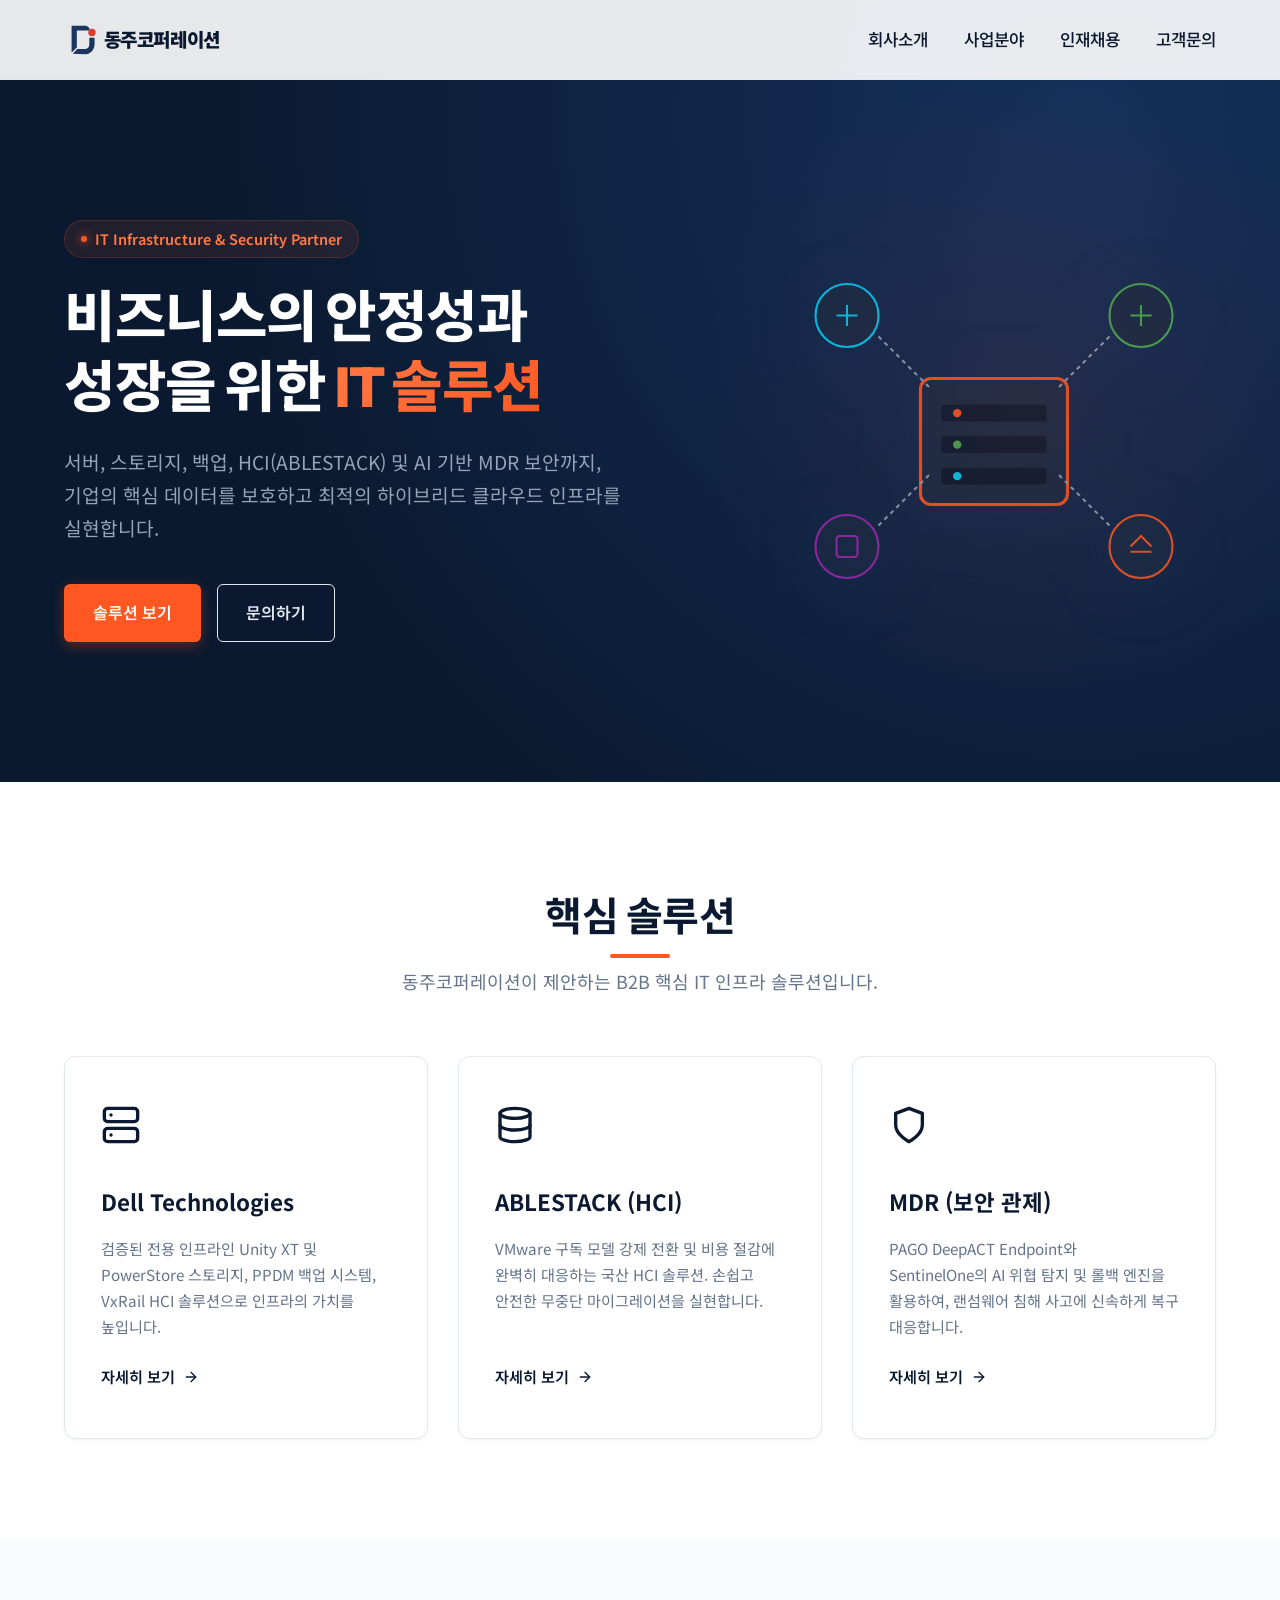
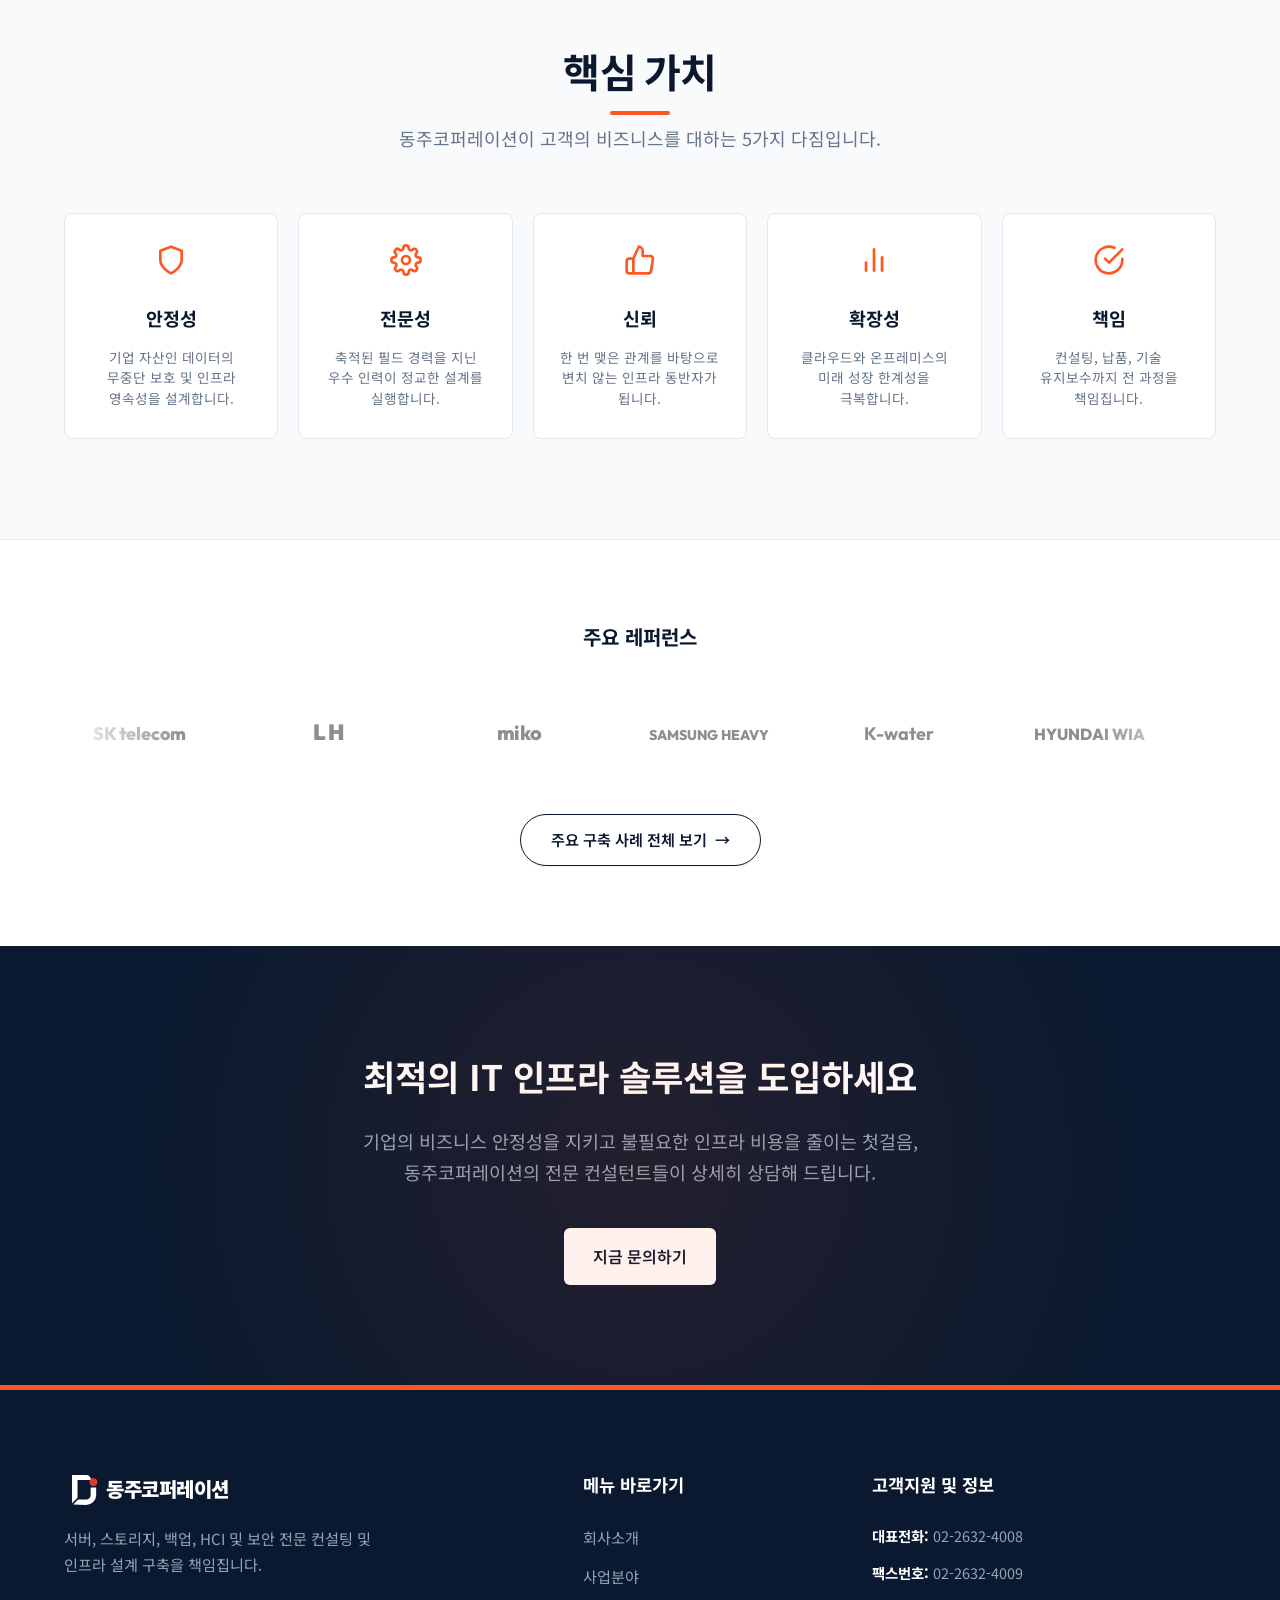
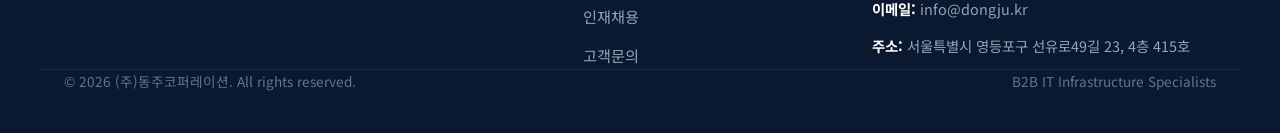
==== dongju-coporation-renewal-v1/index.html @ b97d5f6f "초기 업로드" ====
﻿<!DOCTYPE html>
<html lang="ko">
<head>
  <meta charset="UTF-8">
  <meta name="viewport" content="width=device-width, initial-scale=1.0">
  <title>(주)동주코퍼레이션 - IT 인프라 전문 기업</title>
  <meta name="description" content="서버, 스토리지, 백업, HCI 및 보안까지 동주코퍼레이션은 비즈니스의 안정성과 성장을 위한 최적의 IT 인프라 솔루션을 제공합니다.">
  <link rel="stylesheet" href="css/style.css">
</head>
<body>

  <!-- Header -->
  <header class="header">
    <div class="header-container">
      <a href="index.html" class="logo" id="headerLogo">
        <!-- Logo SVG -->
        <svg class="logo-svg" width="200" height="40" viewBox="0 0 200 40" fill="none" xmlns="http://www.w3.org/2000/svg">
          <g transform="translate(-0.26, -6.16) scale(0.5814)">
            <!-- Top Hook -->
            <path d="M 14.2 67.8 L 14.2 19.2 L 38.5 19.2 A 8.4 8.4 0 0 1 47.0 27.6 L 23.7 27.6 L 23.7 58.4 Z" fill="#1B365D" />
            <!-- Bottom Hook -->
            <path d="M 16.2 69.9 L 24.7 61.4 L 38.5 61.4 A 7.8 7.8 0 0 0 46.3 53.5 L 46.3 40.8 L 55.8 40.8 L 55.8 53.5 A 17.3 17.3 0 0 1 38.5 70.8 L 16.2 69.9 Z" fill="#1B365D" />
            <!-- Red Circle Point -->
            <circle cx="51.0" cy="31.4" r="6.7" fill="#E13B30" />
          </g>
          <text x="42" y="27" fill="#0A192F" font-family="'Noto Sans KR', sans-serif" font-size="20" font-weight="900" letter-spacing="-0.5">동주코퍼레이션</text>
        </svg>
      </a>
      <nav>
        <ul class="nav-menu">
          <li><a href="about.html" class="nav-link">회사소개</a></li>
          <li><a href="solutions.html" class="nav-link">사업분야</a></li>
          <li><a href="careers.html" class="nav-link">인재채용</a></li>
          <li><a href="contact.html" class="nav-link">고객문의</a></li>
        </ul>
      </nav>
      <button class="hamburger" id="navToggle" aria-label="메뉴 열기">
        <span></span>
        <span></span>
        <span></span>
      </button>
    </div>
  </header>

  <!-- Hero Section -->
  <section class="index-hero">
    <div class="container index-hero-grid">
      <div class="index-hero-content">
        <div class="hero-tag">
          <span></span> IT Infrastructure & Security Partner
        </div>
        <h1 class="index-hero-title">
          비즈니스의 안정성과<br>성장을 위한 <span>IT 솔루션</span>
        </h1>
        <p class="index-hero-desc">
          서버, 스토리지, 백업, HCI(ABLESTACK) 및 AI 기반 MDR 보안까지,<br>
          기업의 핵심 데이터를 보호하고 최적의 하이브리드 클라우드 인프라를 실현합니다.
        </p>
        <div class="btn-wrap">
          <a href="solutions.html" class="btn btn-primary">솔루션 보기</a>
          <a href="contact.html" class="btn btn-outline" style="border-color: #E2E8F0; color: #E2E8F0;">문의하기</a>
        </div>
      </div>
      <div class="index-hero-graphic">
        <!-- SVG Graphic: Server & Network Flow -->
        <svg class="hero-network-svg" viewBox="0 0 400 400" fill="none" xmlns="http://www.w3.org/2000/svg">
          <!-- Central Server Node -->
          <rect x="130" y="150" width="140" height="120" rx="10" fill="#172A45" stroke="#FF5722" stroke-width="3"/>
          <rect x="150" y="175" width="100" height="16" rx="3" fill="#0A192F"/>
          <circle cx="165" cy="183" r="4" fill="#FF5722"/>
          <rect x="150" y="205" width="100" height="16" rx="3" fill="#0A192F"/>
          <circle cx="165" cy="213" r="4" fill="#4CAF50"/>
          <rect x="150" y="235" width="100" height="16" rx="3" fill="#0A192F"/>
          <circle cx="165" cy="243" r="4" fill="#00D2FC"/>
          
          <!-- Satellites -->
          <circle cx="60" cy="90" r="30" fill="#172A45" stroke="#00D2FC" stroke-width="2"/>
          <path d="M50 90h20M60 80v20" stroke="#00D2FC" stroke-width="2"/>
          
          <circle cx="340" cy="90" r="30" fill="#172A45" stroke="#4CAF50" stroke-width="2"/>
          <path d="M330 90h20M340 80v20" stroke="#4CAF50" stroke-width="2"/>
          
          <circle cx="60" cy="310" r="30" fill="#172A45" stroke="#9C27B0" stroke-width="2"/>
          <rect x="50" y="300" width="20" height="20" rx="3" stroke="#9C27B0" stroke-width="2" fill="none"/>
          
          <circle cx="340" cy="310" r="30" fill="#172A45" stroke="#FF5722" stroke-width="2"/>
          <path d="M330 310l10-10 10 10M330 315h20" stroke="#FF5722" stroke-width="2" fill="none"/>
          
          <!-- Connection Lines -->
          <path d="M90 110L140 160" stroke="#94A3B8" stroke-width="2" stroke-dasharray="4 4"/>
          <path d="M310 110L260 160" stroke="#94A3B8" stroke-width="2" stroke-dasharray="4 4"/>
          <path d="M90 290L140 240" stroke="#94A3B8" stroke-width="2" stroke-dasharray="4 4"/>
          <path d="M310 290L260 240" stroke="#94A3B8" stroke-width="2" stroke-dasharray="4 4"/>
        </svg>
      </div>
    </div>
  </section>

  <!-- Solutions Summary Section -->
  <section class="index-solutions">
    <div class="container">
      <div class="section-title-wrap">
        <h2 class="section-title">핵심 솔루션</h2>
        <p class="section-subtitle">동주코퍼레이션이 제안하는 B2B 핵심 IT 인프라 솔루션입니다.</p>
      </div>
      
      <div class="solution-grid">
        <!-- Card 1: Dell Technologies -->
        <div class="solution-card">
          <div class="sol-card-icon">
            <svg width="40" height="40" viewBox="0 0 24 24" fill="none" stroke="currentColor" stroke-width="2" stroke-linecap="round" stroke-linejoin="round">
              <rect x="2" y="2" width="20" height="8" rx="2" ry="2"></rect>
              <rect x="2" y="14" width="20" height="8" rx="2" ry="2"></rect>
              <line x1="6" y1="6" x2="6.01" y2="6"></line>
              <line x1="6" y1="18" x2="6.01" y2="18"></line>
            </svg>
          </div>
          <h3 class="sol-card-title">Dell Technologies</h3>
          <p class="sol-card-desc">검증된 전용 인프라인 Unity XT 및 PowerStore 스토리지, PPDM 백업 시스템, VxRail HCI 솔루션으로 인프라의 가치를 높입니다.</p>
          <a href="solutions.html#dell" class="sol-card-link">자세히 보기 
            <svg width="16" height="16" viewBox="0 0 24 24" fill="none" stroke="currentColor" stroke-width="2" stroke-linecap="round" stroke-linejoin="round"><line x1="5" y1="12" x2="19" y2="12"></line><polyline points="12 5 19 12 12 19"></polyline></svg>
          </a>
        </div>

        <!-- Card 2: ABLESTACK HCI -->
        <div class="solution-card">
          <div class="sol-card-icon">
            <svg width="40" height="40" viewBox="0 0 24 24" fill="none" stroke="currentColor" stroke-width="2" stroke-linecap="round" stroke-linejoin="round">
              <ellipse cx="12" cy="5" rx="9" ry="3"></ellipse>
              <path d="M3 5v14c0 1.66 4 3 9 3s9-1.34 9-3V5"></path>
              <path d="M3 12c0 1.66 4 3 9 3s9-1.34 9-3"></path>
            </svg>
          </div>
          <h3 class="sol-card-title">ABLESTACK (HCI)</h3>
          <p class="sol-card-desc">VMware 구독 모델 강제 전환 및 비용 절감에 완벽히 대응하는 국산 HCI 솔루션. 손쉽고 안전한 무중단 마이그레이션을 실현합니다.</p>
          <a href="solutions.html#ablestack" class="sol-card-link">자세히 보기 
            <svg width="16" height="16" viewBox="0 0 24 24" fill="none" stroke="currentColor" stroke-width="2" stroke-linecap="round" stroke-linejoin="round"><line x1="5" y1="12" x2="19" y2="12"></line><polyline points="12 5 19 12 12 19"></polyline></svg>
          </a>
        </div>

        <!-- Card 3: MDR Security -->
        <div class="solution-card">
          <div class="sol-card-icon">
            <svg width="40" height="40" viewBox="0 0 24 24" fill="none" stroke="currentColor" stroke-width="2" stroke-linecap="round" stroke-linejoin="round">
              <path d="M12 22s8-4 8-10V5l-8-3-8 3v7c0 6 8 10 8 10z"></path>
            </svg>
          </div>
          <h3 class="sol-card-title">MDR (보안 관제)</h3>
          <p class="sol-card-desc">PAGO DeepACT Endpoint와 SentinelOne의 AI 위협 탐지 및 롤백 엔진을 활용하여, 랜섬웨어 침해 사고에 신속하게 복구 대응합니다.</p>
          <a href="solutions.html#mdr" class="sol-card-link">자세히 보기 
            <svg width="16" height="16" viewBox="0 0 24 24" fill="none" stroke="currentColor" stroke-width="2" stroke-linecap="round" stroke-linejoin="round"><line x1="5" y1="12" x2="19" y2="12"></line><polyline points="12 5 19 12 12 19"></polyline></svg>
          </a>
        </div>
      </div>
    </div>
  </section>

  <!-- Core Values Preview -->
  <section class="values-preview">
    <div class="container">
      <div class="section-title-wrap">
        <h2 class="section-title">핵심 가치</h2>
        <p class="section-subtitle">동주코퍼레이션이 고객의 비즈니스를 대하는 5가지 다짐입니다.</p>
      </div>
      
      <div class="values-grid">
        <div class="value-preview-card">
          <div class="value-preview-icon">
            <svg width="32" height="32" viewBox="0 0 24 24" fill="none" stroke="currentColor" stroke-width="2" stroke-linecap="round" stroke-linejoin="round"><path d="M12 22s8-4 8-10V5l-8-3-8 3v7c0 6 8 10 8 10z"></path></svg>
          </div>
          <h3 class="value-preview-title">안정성</h3>
          <p class="value-preview-desc">기업 자산인 데이터의 무중단 보호 및 인프라 영속성을 설계합니다.</p>
        </div>

        <div class="value-preview-card">
          <div class="value-preview-icon">
            <svg width="32" height="32" viewBox="0 0 24 24" fill="none" stroke="currentColor" stroke-width="2" stroke-linecap="round" stroke-linejoin="round"><circle cx="12" cy="12" r="3"></circle><path d="M19.4 15a1.65 1.65 0 0 0 .33 1.82l.06.06a2 2 0 1 1-2.83 2.83l-.06-.06a1.65 1.65 0 0 0-1.82-.33 1.65 1.65 0 0 0-1 1.51V21a2 2 0 0 1-4 0v-.09A1.65 1.65 0 0 0 9 19.4a1.65 1.65 0 0 0-1.82.33l-.06.06a2 2 0 1 1-2.83-2.83l.06-.06a1.65 1.65 0 0 0 .33-1.82 1.65 1.65 0 0 0-1.51-1H3a2 2 0 0 1 0-4h.09A1.65 1.65 0 0 0 4.6 9a1.65 1.65 0 0 0-.33-1.82l-.06-.06a2 2 0 1 1 2.83-2.83l.06.06a1.65 1.65 0 0 0 1.82.33H9a1.65 1.65 0 0 0 1-1.51V3a2 2 0 0 1 4 0v.09a1.65 1.65 0 0 0 1 1.51 1.65 1.65 0 0 0 1.82-.33l.06-.06a2 2 0 1 1 2.83 2.83l-.06.06a1.65 1.65 0 0 0-.33 1.82V9a1.65 1.65 0 0 0 1.51 1H21a2 2 0 0 1 0 4h-.09a1.65 1.65 0 0 0-1.51 1z"></path></svg>
          </div>
          <h3 class="value-preview-title">전문성</h3>
          <p class="value-preview-desc">축적된 필드 경력을 지닌 우수 인력이 정교한 설계를 실행합니다.</p>
        </div>

        <div class="value-preview-card">
          <div class="value-preview-icon">
            <svg width="32" height="32" viewBox="0 0 24 24" fill="none" stroke="currentColor" stroke-width="2" stroke-linecap="round" stroke-linejoin="round"><path d="M14 9V5a3 3 0 0 0-3-3l-4 9v11h11.28a2 2 0 0 0 2-1.7l1.38-9a2 2 0 0 0-2-2.3zM7 22H4a2 2 0 0 1-2-2v-7a2 2 0 0 1 2-2h3"></path></svg>
          </div>
          <h3 class="value-preview-title">신뢰</h3>
          <p class="value-preview-desc">한 번 맺은 관계를 바탕으로 변치 않는 인프라 동반자가 됩니다.</p>
        </div>

        <div class="value-preview-card">
          <div class="value-preview-icon">
            <svg width="32" height="32" viewBox="0 0 24 24" fill="none" stroke="currentColor" stroke-width="2" stroke-linecap="round" stroke-linejoin="round"><line x1="18" y1="20" x2="18" y2="10"></line><line x1="12" y1="20" x2="12" y2="4"></line><line x1="6" y1="20" x2="6" y2="14"></line></svg>
          </div>
          <h3 class="value-preview-title">확장성</h3>
          <p class="value-preview-desc">클라우드와 온프레미스의 미래 성장 한계성을 극복합니다.</p>
        </div>

        <div class="value-preview-card">
          <div class="value-preview-icon">
            <svg width="32" height="32" viewBox="0 0 24 24" fill="none" stroke="currentColor" stroke-width="2" stroke-linecap="round" stroke-linejoin="round"><path d="M22 11.08V12a10 10 0 1 1-5.93-9.14"></path><polyline points="22 4 12 14.01 9 11.01"></polyline></svg>
          </div>
          <h3 class="value-preview-title">책임</h3>
          <p class="value-preview-desc">컨설팅, 납품, 기술 유지보수까지 전 과정을 책임집니다.</p>
        </div>
      </div>
    </div>
  </section>

  <!-- Client Rolling Banner (Grayscale Carousel) -->
  <section class="references-sec">
    <div class="container">
      <h3 class="carousel-title">주요 레퍼런스</h3>
      <div class="carousel-container">
        <div class="carousel-track">
          <!-- Logo 1: SK telecom -->
          <div class="carousel-item">
            <svg width="150" height="40" viewBox="0 0 150 40" fill="none" xmlns="http://www.w3.org/2000/svg">
              <text x="75" y="26" fill="#333333" font-family="'Outfit', sans-serif" font-size="18" font-weight="800" text-anchor="middle">SK telecom</text>
            </svg>
          </div>
          <!-- Logo 2: LH -->
          <div class="carousel-item">
            <svg width="150" height="40" viewBox="0 0 150 40" fill="none" xmlns="http://www.w3.org/2000/svg">
              <text x="75" y="26" fill="#333333" font-family="'Outfit', sans-serif" font-size="22" font-weight="900" letter-spacing="2" text-anchor="middle">LH</text>
            </svg>
          </div>
          <!-- Logo 3: Miko -->
          <div class="carousel-item">
            <svg width="150" height="40" viewBox="0 0 150 40" fill="none" xmlns="http://www.w3.org/2000/svg">
              <text x="75" y="26" fill="#333333" font-family="'Outfit', sans-serif" font-size="20" font-weight="800" letter-spacing="-0.5" text-anchor="middle">miko</text>
            </svg>
          </div>
          <!-- Logo 4: Samsung Heavy -->
          <div class="carousel-item">
            <svg width="150" height="40" viewBox="0 0 150 40" fill="none" xmlns="http://www.w3.org/2000/svg">
              <text x="75" y="26" fill="#333333" font-family="'Outfit', sans-serif" font-size="14" font-weight="800" text-anchor="middle">SAMSUNG HEAVY</text>
            </svg>
          </div>
          <!-- Logo 5: K-Water -->
          <div class="carousel-item">
            <svg width="150" height="40" viewBox="0 0 150 40" fill="none" xmlns="http://www.w3.org/2000/svg">
              <text x="75" y="26" fill="#333333" font-family="'Outfit', sans-serif" font-size="18" font-weight="700" text-anchor="middle">K-water</text>
            </svg>
          </div>
          <!-- Logo 6: Hyundai Wia -->
          <div class="carousel-item">
            <svg width="150" height="40" viewBox="0 0 150 40" fill="none" xmlns="http://www.w3.org/2000/svg">
              <text x="75" y="26" fill="#333333" font-family="'Outfit', sans-serif" font-size="16" font-weight="800" text-anchor="middle">HYUNDAI WIA</text>
            </svg>
          </div>
          <!-- Logo 7: Nexen Tire -->
          <div class="carousel-item">
            <svg width="150" height="40" viewBox="0 0 150 40" fill="none" xmlns="http://www.w3.org/2000/svg">
              <text x="75" y="26" fill="#333333" font-family="'Outfit', sans-serif" font-size="16" font-weight="800" text-anchor="middle">NEXEN TIRE</text>
            </svg>
          </div>
          <!-- Logo 8: Nongshim -->
          <div class="carousel-item">
            <svg width="150" height="40" viewBox="0 0 150 40" fill="none" xmlns="http://www.w3.org/2000/svg">
              <text x="75" y="26" fill="#333333" font-family="'Outfit', sans-serif" font-size="18" font-weight="800" letter-spacing="1" text-anchor="middle">NONGSHIM</text>
            </svg>
          </div>
          <!-- Logo 9: KT Alpha -->
          <div class="carousel-item">
            <svg width="150" height="40" viewBox="0 0 150 40" fill="none" xmlns="http://www.w3.org/2000/svg">
              <text x="75" y="26" fill="#333333" font-family="'Outfit', sans-serif" font-size="17" font-weight="700" text-anchor="middle">KT alpha</text>
            </svg>
          </div>
          <!-- Logo 10: Celltrion -->
          <div class="carousel-item">
            <svg width="150" height="40" viewBox="0 0 150 40" fill="none" xmlns="http://www.w3.org/2000/svg">
              <text x="75" y="26" fill="#333333" font-family="'Outfit', sans-serif" font-size="18" font-weight="800" text-anchor="middle">CELLTRION</text>
            </svg>
          </div>
          <!-- Logo 11: KAI -->
          <div class="carousel-item">
            <svg width="150" height="40" viewBox="0 0 150 40" fill="none" xmlns="http://www.w3.org/2000/svg">
              <text x="75" y="26" fill="#333333" font-family="'Outfit', sans-serif" font-size="20" font-weight="900" letter-spacing="1" text-anchor="middle">KAI</text>
            </svg>
          </div>
          <!-- Logo 12: Meditox -->
          <div class="carousel-item">
            <svg width="150" height="40" viewBox="0 0 150 40" fill="none" xmlns="http://www.w3.org/2000/svg">
              <text x="75" y="26" fill="#333333" font-family="'Outfit', sans-serif" font-size="18" font-weight="800" text-anchor="middle">Medytox</text>
            </svg>
          </div>
          <!-- Logo 13: Hyundai Mobis -->
          <div class="carousel-item">
            <svg width="150" height="40" viewBox="0 0 150 40" fill="none" xmlns="http://www.w3.org/2000/svg">
              <text x="75" y="26" fill="#333333" font-family="'Outfit', sans-serif" font-size="15" font-weight="800" text-anchor="middle">HYUNDAI MOBIS</text>
            </svg>
          </div>
          <!-- Logo 14: Samsung -->
          <div class="carousel-item">
            <svg width="150" height="40" viewBox="0 0 150 40" fill="none" xmlns="http://www.w3.org/2000/svg">
              <text x="75" y="26" fill="#333333" font-family="'Outfit', sans-serif" font-size="20" font-weight="800" text-anchor="middle">SAMSUNG</text>
            </svg>
          </div>
          <!-- Logo 15: BNK System -->
          <div class="carousel-item">
            <svg width="150" height="40" viewBox="0 0 150 40" fill="none" xmlns="http://www.w3.org/2000/svg">
              <text x="75" y="26" fill="#333333" font-family="'Outfit', sans-serif" font-size="16" font-weight="800" text-anchor="middle">BNK SYSTEM</text>
            </svg>
          </div>
          <!-- Logo 16: Kodit -->
          <div class="carousel-item">
            <svg width="150" height="40" viewBox="0 0 150 40" fill="none" xmlns="http://www.w3.org/2000/svg">
              <text x="75" y="26" fill="#333333" font-family="'Outfit', sans-serif" font-size="18" font-weight="900" letter-spacing="1" text-anchor="middle">KODIT</text>
            </svg>
          </div>
          <!-- Logo 17: Jeju Air -->
          <div class="carousel-item">
            <svg width="150" height="40" viewBox="0 0 150 40" fill="none" xmlns="http://www.w3.org/2000/svg">
              <text x="75" y="26" fill="#333333" font-family="'Outfit', sans-serif" font-size="18" font-weight="800" text-anchor="middle">JEJU air</text>
            </svg>
          </div>
          <!-- Logo 18: Amkor -->
          <div class="carousel-item">
            <svg width="150" height="40" viewBox="0 0 150 40" fill="none" xmlns="http://www.w3.org/2000/svg">
              <text x="75" y="26" fill="#333333" font-family="'Outfit', sans-serif" font-size="18" font-weight="800" text-anchor="middle">Amkor</text>
            </svg>
          </div>
          <!-- Logo 19: Dong-A ST -->
          <div class="carousel-item">
            <svg width="150" height="40" viewBox="0 0 150 40" fill="none" xmlns="http://www.w3.org/2000/svg">
              <text x="75" y="26" fill="#333333" font-family="'Outfit', sans-serif" font-size="17" font-weight="800" text-anchor="middle">Dong-A ST</text>
            </svg>
          </div>
          <!-- Logo 20: Keris -->
          <div class="carousel-item">
            <svg width="150" height="40" viewBox="0 0 150 40" fill="none" xmlns="http://www.w3.org/2000/svg">
              <text x="75" y="26" fill="#333333" font-family="'Outfit', sans-serif" font-size="18" font-weight="800" letter-spacing="-0.5" text-anchor="middle">KERIS</text>
            </svg>
          </div>
        </div>
      </div>
      <div class="carousel-more-wrap">
        <a href="about.html#reference" class="btn btn-ref-more">
          주요 구축 사례 전체 보기 <span class="arrow">→</span>
        </a>
      </div>
    </div>
  </section>

  <!-- CTA Section -->
  <section class="info-cta">
    <div class="container">
      <h2 class="info-cta-title">최적의 IT 인프라 솔루션을 도입하세요</h2>
      <p class="info-cta-desc">
        기업의 비즈니스 안정성을 지키고 불필요한 인프라 비용을 줄이는 첫걸음,<br>
        동주코퍼레이션의 전문 컨설턴트들이 상세히 상담해 드립니다.
      </p>
      <a href="contact.html" class="btn btn-white">지금 문의하기</a>
    </div>
  </section>

  <!-- Footer -->
  <footer class="footer">
    <div class="container footer-grid">
      <div class="footer-brand">
        <!-- Logo SVG White -->
        <a href="index.html" class="footer-logo">
          <svg width="200" height="40" viewBox="0 0 200 40" fill="none" xmlns="http://www.w3.org/2000/svg">
            <g transform="translate(-0.26, -6.16) scale(0.5814)">
              <!-- Top Hook -->
              <path d="M 14.2 67.8 L 14.2 19.2 L 38.5 19.2 A 8.4 8.4 0 0 1 47.0 27.6 L 23.7 27.6 L 23.7 58.4 Z" fill="#FFFFFF" />
              <!-- Bottom Hook -->
              <path d="M 16.2 69.9 L 24.7 61.4 L 38.5 61.4 A 7.8 7.8 0 0 0 46.3 53.5 L 46.3 40.8 L 55.8 40.8 L 55.8 53.5 A 17.3 17.3 0 0 1 38.5 70.8 L 16.2 69.9 Z" fill="#FFFFFF" />
              <!-- Red Circle Point -->
              <circle cx="51.0" cy="31.4" r="6.7" fill="#E13B30" />
            </g>
            <text x="42" y="27" fill="#FFFFFF" font-family="'Noto Sans KR', sans-serif" font-size="20" font-weight="900" letter-spacing="-0.5">동주코퍼레이션</text>
          </svg>
        </a>
        <p class="footer-desc">
          서버, 스토리지, 백업, HCI 및 보안 전문 컨설팅 및 인프라 설계 구축을 책임집니다.
        </p>
      </div>
      <div>
        <h4 class="footer-title">메뉴 바로가기</h4>
        <ul class="footer-links">
          <li><a href="about.html">회사소개</a></li>
          <li><a href="solutions.html">사업분야</a></li>
          <li><a href="careers.html">인재채용</a></li>
          <li><a href="contact.html">고객문의</a></li>
        </ul>
      </div>
      <div>
        <h4 class="footer-title">고객지원 및 정보</h4>
        <div class="footer-info">
          <p><strong>대표전화:</strong> 02-2632-4008</p>
          <p><strong>팩스번호:</strong> 02-2632-4009</p>
          <p><strong>이메일:</strong> info@dongju.kr</p>
          <p><strong>주소:</strong> 서울특별시 영등포구 선유로49길 23, 4층 415호</p>
        </div>
      </div>
    </div>
    <div class="container footer-bottom">
      <p>&copy; 2026 (주)동주코퍼레이션. All rights reserved.</p>
      <p>B2B IT Infrastructure Specialists</p>
    </div>
  </footer>

  <script src="js/main.js"></script>
</body>
</html>
---- dongju-coporation-renewal-v1/css/style.css ----
﻿@import url('https://fonts.googleapis.com/css2?family=Noto+Sans+KR:wght@300;400;500;700;900&family=Outfit:wght@300;400;500;600;700;800&display=swap');

:root {
  --primary-color: #0A192F;       /* Deep Navy */
  --primary-light: #172A45;       /* Navy Light */
  --primary-dark: #020C1B;        /* Navy Dark */
  --accent-color: #FF5722;        /* Orange-Red */
  --accent-hover: #E64A19;
  --bg-white: #FFFFFF;
  --bg-light: #F8FAFC;            /* Slate 50 */
  --text-main: #1E293B;           /* Slate 800 */
  --text-muted: #64748B;          /* Slate 500 */
  --border-color: #E2E8F0;        /* Slate 200 */
  --shadow-sm: 0 1px 3px rgba(0, 0, 0, 0.05);
  --shadow-md: 0 4px 6px -1px rgba(0, 0, 0, 0.08), 0 2px 4px -1px rgba(0, 0, 0, 0.04);
  --shadow-lg: 0 10px 15px -3px rgba(0, 0, 0, 0.08), 0 4px 6px -2px rgba(0, 0, 0, 0.04);
  --transition: all 0.3s cubic-bezier(0.4, 0, 0.2, 1);
  --font-family: 'Noto Sans KR', -apple-system, BlinkMacSystemFont, sans-serif;
  --font-title: 'Outfit', 'Noto Sans KR', sans-serif;
}

/* Global Reset & Base */
* {
  box-sizing: border-box;
  margin: 0;
  padding: 0;
  word-break:keep-all;
}

html {
  scroll-behavior: smooth;
}

body {
  font-family: var(--font-family);
  color: var(--text-main);
  background-color: var(--bg-white);
  line-height: 1.7;
  overflow-x: hidden;
}

a {
  text-decoration: none;
  color: inherit;
  transition: var(--transition);
}

ul {
  list-style: none;
}

/* Header styling */
.header {
  position: fixed;
  top: 0;
  left: 0;
  width: 100%;
  height: 80px;
  background: rgba(255, 255, 255, 0.9);
  backdrop-filter: blur(12px);
  -webkit-backdrop-filter: blur(12px);
  border-bottom: 1px solid rgba(226, 232, 240, 0.8);
  z-index: 1000;
  transition: var(--transition);
}

.header.scrolled {
  height: 64px;
  background: rgba(255, 255, 255, 0.95);
  box-shadow: var(--shadow-sm);
}

.header-container {
  display: flex;
  justify-content: space-between;
  align-items: center;
  height: 100%;
  max-width: 1200px;
  margin: 0 auto;
  padding: 0 24px;
}

.logo {
  display: flex;
  align-items: center;
}

.logo-svg {
  height: 38px;
  width: auto;
  display: block;
}

/* Navigation Links */
.nav-menu {
  display: flex;
  align-items: center;
  gap: 36px;
}

.nav-link {
  font-weight: 500;
  color: var(--primary-color);
  font-size: 1.05rem;
  padding: 8px 0;
  position: relative;
}

.nav-link::after {
  content: '';
  position: absolute;
  bottom: 0;
  left: 0;
  width: 0;
  height: 2px;
  background-color: var(--accent-color);
  transition: var(--transition);
}

.nav-link:hover {
  color: var(--accent-color);
}

.nav-link:hover::after,
.nav-link.active::after {
  width: 100%;
}

.nav-link.active {
  color: var(--accent-color);
  font-weight: 700;
}

/* Mobile Toggle */
.hamburger {
  display: none;
  cursor: pointer;
  background: none;
  border: none;
}

.hamburger span {
  display: block;
  width: 25px;
  height: 3px;
  background-color: var(--primary-color);
  margin: 5px 0;
  transition: var(--transition);
}

/* Footer Section */
.footer {
  background-color: var(--primary-color);
  color: #E2E8F0;
  padding: 80px 0 40px 0;
  border-top: 5px solid var(--accent-color);
}

.footer-grid {
  display: grid;
  grid-template-columns: 2fr 1fr 1.5fr;
  gap: 60px;
  margin-bottom: 60px;
}

.footer-brand {
  display: flex;
  flex-direction: column;
  gap: 20px;
}

.footer-logo {
  width: auto;
  height: 36px;
}

.footer-desc {
  font-size: 0.95rem;
  color: #94A3B8;
  max-width: 320px;
}

.footer-title {
  font-size: 1.1rem;
  font-weight: 700;
  color: var(--bg-white);
  margin-bottom: 24px;
  position: relative;
  display: inline-block;
}

.footer-links {
  display: flex;
  flex-direction: column;
  gap: 12px;
}

.footer-links a {
  font-size: 0.95rem;
  color: #94A3B8;
}

.footer-links a:hover {
  color: var(--accent-color);
  padding-left: 5px;
}

.footer-info {
  display: flex;
  flex-direction: column;
  gap: 12px;
  font-size: 0.9rem;
  color: #94A3B8;
}

.footer-info strong {
  color: var(--bg-white);
}

.footer-bottom {
  border-top: 1px solid #1E293B;
  padding-top: 30px;
  display: flex;
  justify-content: space-between;
  align-items: center;
  flex-wrap: wrap;
  gap: 20px;
  font-size: 0.85rem;
  color: #64748B;
}

/* General Layout Elements */
.container {
  width: 100%;
  max-width: 1200px;
  margin: 0 auto;
  padding: 0 24px;
}

section {
  padding: 100px 0;
}

.section-bg-light {
  background-color: var(--bg-light);
}

.section-title-wrap {
  text-align: center;
  margin-bottom: 60px;
}

.section-title {
  font-family: var(--font-title);
  font-size: 2.5rem;
  font-weight: 700;
  color: var(--primary-color);
  margin-bottom: 16px;
  position: relative;
  display: inline-block;
  letter-spacing: -0.5px;
}

.section-title::after {
  content: '';
  position: absolute;
  bottom: -8px;
  left: 50%;
  transform: translateX(-50%);
  width: 60px;
  height: 4px;
  background-color: var(--accent-color);
  border-radius: 2px;
}

.section-subtitle {
  color: var(--text-muted);
  font-size: 1.125rem;
  max-width: 600px;
  margin: 0 auto;
}

/* Buttons */
.btn-wrap {
  display: flex;
  gap: 16px;
}

.btn {
  display: inline-flex;
  align-items: center;
  justify-content: center;
  padding: 14px 28px;
  font-size: 1rem;
  font-weight: 600;
  border-radius: 6px;
  cursor: pointer;
  transition: var(--transition);
  border: 1px solid transparent;
}

.btn-primary {
  background-color: var(--accent-color);
  color: var(--bg-white);
  box-shadow: 0 4px 14px rgba(255, 87, 34, 0.3);
}

.btn-primary:hover {
  background-color: var(--accent-hover);
  transform: translateY(-2px);
  box-shadow: 0 6px 20px rgba(255, 87, 34, 0.4);
}

.btn-outline {
  border-color: var(--primary-color);
  color: var(--primary-color);
  background-color: transparent;
}

.btn-outline:hover {
  background-color: var(--primary-color);
  color: var(--bg-white);
  transform: translateY(-2px);
}

.btn-white {
  background-color: var(--bg-white);
  color: var(--primary-color);
}

.btn-white:hover {
  transform: translateY(-2px);
  box-shadow: var(--shadow-lg);
}

/* Page Sub-Hero Banner */
.page-hero {
  background-color: var(--primary-color);
  color: var(--bg-white);
  padding: 160px 0 80px 0;
  position: relative;
  overflow: hidden;
  background-image: radial-gradient(circle at 80% 20%, rgba(21, 48, 91, 0.6) 0%, rgba(10, 25, 47, 1) 70%);
}

.page-hero::before {
  content: '';
  position: absolute;
  top: 0;
  left: 0;
  right: 0;
  bottom: 0;
  background: linear-gradient(135deg, rgba(255,87,34,0.05) 0%, rgba(255,87,34,0) 50%);
  pointer-events: none;
}

.page-hero-title {
  font-family: var(--font-title);
  font-size: 3rem;
  font-weight: 800;
  margin-bottom: 16px;
  letter-spacing: -1px;
}

.page-hero-subtitle {
  color: #94A3B8;
  font-size: 1.25rem;
  max-width: 700px;
}

/* ----------------- 3. index.html styles ----------------- */
.index-hero {
  padding: 220px 0 140px 0;
  background-color: var(--primary-color);
  color: var(--bg-white);
  position: relative;
  overflow: hidden;
  background-image: radial-gradient(circle at 85% 15%, #15305B 0%, #0A192F 70%);
}

.index-hero::after {
  content: '';
  position: absolute;
  top: 0;
  right: 0;
  width: 50%;
  height: 100%;
  background: radial-gradient(circle at 60% 50%, rgba(255, 87, 34, 0.08) 0%, rgba(255, 87, 34, 0) 60%);
  pointer-events: none;
}

.index-hero-grid {
  display: grid;
  grid-template-columns: 1.2fr 0.8fr;
  align-items: center;
  gap: 40px;
}

.hero-tag {
  display: inline-flex;
  align-items: center;
  gap: 8px;
  background-color: rgba(255, 87, 34, 0.1);
  color: #FF7A45;
  padding: 6px 16px;
  border-radius: 20px;
  font-weight: 600;
  font-size: 0.9rem;
  margin-bottom: 24px;
  border: 1px solid rgba(255, 87, 34, 0.2);
}

.hero-tag span {
  width: 6px;
  height: 6px;
  background-color: var(--accent-color);
  border-radius: 50%;
  display: inline-block;
  box-shadow: 0 0 8px var(--accent-color);
}

.index-hero-title {
  font-family: var(--font-title);
  font-size: 3.5rem;
  font-weight: 800;
  line-height: 1.25;
  margin-bottom: 24px;
  letter-spacing: -1.5px;
}

.index-hero-title span {
  color: var(--accent-color);
  background: linear-gradient(135deg, #FF7A45 0%, #FF5722 100%);
  -webkit-background-clip: text;
  -webkit-text-fill-color: transparent;
}

.index-hero-desc {
  font-size: 1.2rem;
  color: #94A3B8;
  margin-bottom: 40px;
  max-width: 600px;
}

.index-hero-graphic {
  position: relative;
  display: flex;
  justify-content: center;
  align-items: center;
}

.hero-network-svg {
  width: 100%;
  max-width: 420px;
  opacity: 0.85;
  filter: drop-shadow(0 10px 30px rgba(21, 48, 91, 0.5));
}

/* Solutions summary */
.solution-grid {
  display: grid;
  grid-template-columns: repeat(3, 1fr);
  gap: 30px;
}

.solution-card {
  background-color: var(--bg-white);
  border-radius: 12px;
  padding: 48px 36px;
  border: 1px solid var(--border-color);
  box-shadow: var(--shadow-sm);
  transition: var(--transition);
  position: relative;
  overflow: hidden;
  display: flex;
  flex-direction: column;
}

.solution-card::before {
  content: '';
  position: absolute;
  top: 0;
  left: 0;
  width: 4px;
  height: 0;
  background-color: var(--accent-color);
  transition: var(--transition);
}

.solution-card:hover {
  transform: translateY(-8px);
  box-shadow: var(--shadow-lg);
  border-color: transparent;
}

.solution-card:hover::before {
  height: 100%;
}

.sol-card-icon {
  margin-bottom: 30px;
  color: var(--primary-color);
}

.solution-card:hover .sol-card-icon {
  color: var(--accent-color);
  transform: scale(1.1);
  transition: var(--transition);
}

.sol-card-title {
  font-size: 1.4rem;
  font-weight: 700;
  color: var(--primary-color);
  margin-bottom: 16px;
}

.sol-card-desc {
  color: var(--text-muted);
  font-size: 0.95rem;
  margin-bottom: 24px;
  flex-grow: 1;
}

.sol-card-link {
  font-weight: 600;
  color: var(--primary-color);
  display: inline-flex;
  align-items: center;
  gap: 8px;
  font-size: 0.95rem;
}

.sol-card-link svg {
  transition: var(--transition);
}

.solution-card:hover .sol-card-link {
  color: var(--accent-color);
}

.solution-card:hover .sol-card-link svg {
  transform: translateX(4px);
  stroke: var(--accent-color);
}

/* Main values preview */
.values-preview {
  background-color: var(--bg-light);
}

.values-grid {
  display: grid;
  grid-template-columns: repeat(5, 1fr);
  gap: 20px;
}

.value-preview-card {
  background: var(--bg-white);
  padding: 30px 24px;
  border-radius: 8px;
  border: 1px solid var(--border-color);
  text-align: center;
  transition: var(--transition);
}

.value-preview-card:hover {
  transform: translateY(-5px);
  box-shadow: var(--shadow-md);
  border-color: var(--accent-color);
}

.value-preview-icon {
  color: var(--accent-color);
  margin-bottom: 20px;
}

.value-preview-title {
  font-size: 1.15rem;
  font-weight: 700;
  color: var(--primary-color);
  margin-bottom: 12px;
}

.value-preview-desc {
  font-size: 0.85rem;
  color: var(--text-muted);
  line-height: 1.5;
}

/* Reference rolling banner */
.references-sec {
  background: var(--bg-white);
  padding: 80px 0;
  border-top: 1px solid var(--border-color);
}

.carousel-title {
  text-align: center;
  font-size: 1.25rem;
  font-weight: 700;
  color: var(--primary-color);
  margin-bottom: 40px;
}

.carousel-container {
  overflow: hidden;
  position: relative;
  width: 100%;
  padding: 10px 0;
}

.carousel-container::before,
.carousel-container::after {
  content: '';
  position: absolute;
  top: 0;
  width: 120px;
  height: 100%;
  z-index: 2;
  pointer-events: none;
}

.carousel-container::before {
  left: 0;
  background: linear-gradient(to right, var(--bg-white) 0%, rgba(255,255,255,0) 100%);
}

.carousel-container::after {
  right: 0;
  background: linear-gradient(to left, var(--bg-white) 0%, rgba(255,255,255,0) 100%);
}

.carousel-track {
  display: flex;
  width: calc(250px * 14); /* 7 logos cloned = 14 items */
  animation: scroll 30s linear infinite;
  align-items: center;
  gap: 40px;
}

.carousel-item {
  width: 210px;
  height: 60px;
  display: flex;
  align-items: center;
  justify-content: center;
  opacity: 0.55;
  filter: grayscale(100%);
  transition: var(--transition);
}

.carousel-item:hover {
  opacity: 1;
  filter: grayscale(0%);
}

.carousel-logo {
  height: 36px;
  width: auto;
}

@keyframes scroll {
  0% {
    transform: translateX(0);
  }
  100% {
    transform: translateX(calc(-250px * 7));
  }
}

.carousel-more-wrap {
  display: flex;
  justify-content: center;
  margin-top: 40px;
}

.btn-ref-more {
  border-radius: 30px;
  padding: 12px 30px;
  font-size: 0.95rem;
  border-color: var(--primary-color);
  color: var(--primary-color);
  background-color: transparent;
  box-shadow: var(--shadow-sm);
  display: inline-flex;
  align-items: center;
  justify-content: center;
  font-weight: 600;
  transition: var(--transition);
}

.btn-ref-more:hover {
  background-color: var(--primary-color);
  color: var(--bg-white);
  transform: translateY(-2px);
  box-shadow: var(--shadow-md);
}

.btn-ref-more .arrow {
  margin-left: 8px;
  transition: transform 0.2s ease;
  display: inline-block;
}

.btn-ref-more:hover .arrow {
  transform: translateX(4px);
}

/* Info CTA section */
.info-cta {
  background-color: var(--primary-color);
  color: var(--bg-white);
  padding: 100px 0;
  position: relative;
  overflow: hidden;
  text-align: center;
}

.info-cta::before {
  content: '';
  position: absolute;
  top: 0;
  left: 0;
  right: 0;
  bottom: 0;
  background: radial-gradient(circle at 50% 50%, rgba(255,87,34,0.1) 0%, rgba(255,87,34,0) 75%);
  pointer-events: none;
}

.info-cta-title {
  font-size: 2.2rem;
  font-weight: 700;
  margin-bottom: 20px;
}

.info-cta-desc {
  font-size: 1.15rem;
  color: #94A3B8;
  max-width: 650px;
  margin: 0 auto 40px auto;
}

.info-cta .btn-primary {
  margin-top: 10px;
}

/* ----------------- 4. about.html styles ----------------- */
/* CEO message */
.ceo-grid {
  display: grid;
  grid-template-columns: 1.2fr 0.8fr;
  gap: 80px;
  align-items: center;
}

.ceo-msg-wrap {
  position: relative;
}

.quote-icon {
  position: absolute;
  top: -30px;
  left: -20px;
  color: rgba(255, 87, 34, 0.08);
  z-index: 0;
}

.ceo-quote-text {
  font-size: 1.8rem;
  font-weight: 700;
  line-height: 1.4;
  color: var(--primary-color);
  margin-bottom: 30px;
  position: relative;
  z-index: 1;
  letter-spacing: -0.5px;
}

.ceo-body-text {
  font-size: 1.05rem;
  color: var(--text-main);
  margin-bottom: 24px;
  display: flex;
  flex-direction: column;
  gap: 16px;
}

.ceo-sign {
  margin-top: 40px;
  font-size: 1.1rem;
  font-weight: 700;
  color: var(--primary-color);
}

.ceo-sign span {
  color: var(--text-muted);
  font-weight: 500;
  margin-left: 10px;
}

.ceo-image-container {
  position: relative;
  border-radius: 12px;
  overflow: hidden;
  box-shadow: var(--shadow-lg);
  border: 1px solid var(--border-color);
}

.ceo-image-container::before {
  content: '';
  position: absolute;
  top: 0;
  left: 0;
  width: 100%;
  height: 100%;
  background: linear-gradient(to top, rgba(10, 25, 47, 0.4) 0%, rgba(10, 25, 47, 0) 50%);
  z-index: 1;
}

.ceo-image {
  width: 100%;
  height: 480px;
  object-fit: cover;
  display: block;
}

.ceo-image-badge {
  position: absolute;
  bottom: 30px;
  left: 30px;
  color: var(--bg-white);
  z-index: 2;
}

.ceo-name {
  font-size: 1.5rem;
  font-weight: 700;
  margin-bottom: 4px;
}

.ceo-title {
  color: #94A3B8;
  font-size: 0.95rem;
  font-weight: 500;
  letter-spacing: 1px;
}

/* Core values full layout */
.values-full-grid {
  display: grid;
  grid-template-columns: repeat(3, 1fr);
  gap: 30px;
}

.value-full-card {
  background-color: var(--bg-white);
  border: 1px solid var(--border-color);
  border-radius: 12px;
  padding: 40px;
  box-shadow: var(--shadow-sm);
  transition: var(--transition);
}

.value-full-card:hover {
  transform: translateY(-6px);
  box-shadow: var(--shadow-lg);
  border-color: var(--accent-color);
}

.value-full-icon-wrap {
  width: 60px;
  height: 60px;
  background-color: rgba(255, 87, 34, 0.05);
  border-radius: 8px;
  display: flex;
  align-items: center;
  justify-content: center;
  margin-bottom: 24px;
  color: var(--accent-color);
}

.value-full-card:hover .value-full-icon-wrap {
  background-color: var(--accent-color);
  color: var(--bg-white);
  transition: var(--transition);
}

.value-full-title {
  font-size: 1.25rem;
  font-weight: 700;
  color: var(--primary-color);
  margin-bottom: 16px;
  display: flex;
  align-items: center;
  gap: 8px;
}

.value-full-title span {
  font-size: 0.9rem;
  color: var(--text-muted);
  font-weight: 500;
}

.value-full-desc {
  font-size: 0.95rem;
  color: var(--text-muted);
  line-height: 1.6;
}

.value-card-center {
  grid-column: span 1;
}

/* Client logos grid page */
.reference-intro-text {
  text-align: center;
  font-size: 1.15rem;
  color: var(--text-main);
  max-width: 700px;
  margin: -20px auto 50px auto;
}

.reference-grid {
  display: grid;
  grid-template-columns: repeat(4, 1fr);
  gap: 20px;
}

.ref-logo-card {
  background-color: var(--bg-white);
  border: 1px solid var(--border-color);
  border-radius: 8px;
  height: 100px;
  display: flex;
  align-items: center;
  justify-content: center;
  padding: 20px;
  transition: var(--transition);
}

.ref-logo-card:hover {
  box-shadow: var(--shadow-md);
  transform: scale(1.03);
  border-color: var(--primary-light);
}

.ref-logo-card svg {
  max-width: 100%;
  height: auto;
  opacity: 0.6;
  transition: var(--transition);
}

.ref-logo-card:hover svg {
  opacity: 1;
}

/* Map Location styling */
.location-grid {
  display: grid;
  grid-template-columns: 1.1fr 0.9fr;
  gap: 50px;
  align-items: stretch;
}

.map-outer {
  border-radius: 12px;
  overflow: hidden;
  border: 1px solid var(--border-color);
  box-shadow: var(--shadow-md);
  min-height: 400px;
  position: relative;
}

.map-placeholder-graphics {
  width: 100%;
  height: 100%;
  background-color: #ECEFF1;
  display: flex;
  flex-direction: column;
  justify-content: center;
  align-items: center;
  padding: 40px;
  text-align: center;
  position: absolute;
  top: 0;
  left: 0;
}

.map-icon-svg {
  color: var(--accent-color);
  margin-bottom: 20px;
  filter: drop-shadow(0 4px 10px rgba(255, 87, 34, 0.3));
}

.map-placeholder-title {
  font-size: 1.3rem;
  font-weight: 700;
  color: var(--primary-color);
  margin-bottom: 8px;
}

.map-placeholder-desc {
  font-size: 0.9rem;
  color: var(--text-muted);
  max-width: 300px;
}

.location-info-panel {
  display: flex;
  flex-direction: column;
  justify-content: center;
  padding: 20px 0;
}

.loc-info-title {
  font-size: 1.8rem;
  font-weight: 700;
  color: var(--primary-color);
  margin-bottom: 24px;
}

.loc-details-list {
  display: flex;
  flex-direction: column;
  gap: 24px;
  margin-bottom: 36px;
}

.loc-detail-item {
  display: flex;
  gap: 16px;
}

.loc-item-icon {
  color: var(--accent-color);
  flex-shrink: 0;
  margin-top: 3px;
}

.loc-item-text h4 {
  font-size: 1rem;
  font-weight: 700;
  color: var(--primary-color);
  margin-bottom: 4px;
}

.loc-item-text p {
  font-size: 0.95rem;
  color: var(--text-muted);
}

/* ----------------- 5. solutions.html styles ----------------- */
.tab-container {
  margin-top: 50px;
}

.tab-nav {
  display: flex;
  justify-content: center;
  border-bottom: 2px solid var(--border-color);
  margin-bottom: 50px;
  overflow-x: auto;
  scrollbar-width: none;
}

.tab-nav::-webkit-scrollbar {
  display: none;
}

.tab-btn {
  background: none;
  border: none;
  padding: 16px 32px;
  font-family: var(--font-family);
  font-size: 1.05rem;
  font-weight: 600;
  color: var(--text-muted);
  cursor: pointer;
  position: relative;
  white-space: nowrap;
  transition: var(--transition);
}

.tab-btn::after {
  content: '';
  position: absolute;
  bottom: -2px;
  left: 0;
  width: 0;
  height: 3px;
  background-color: var(--accent-color);
  transition: var(--transition);
}

.tab-btn:hover {
  color: var(--primary-color);
}

.tab-btn.active {
  color: var(--accent-color);
}

.tab-btn.active::after {
  width: 100%;
}

.tab-content {
  position: relative;
}

.tab-pane {
  display: none;
  opacity: 0;
  transform: translateY(15px);
  transition: opacity 0.5s ease, transform 0.5s ease;
}

.tab-pane.active {
  display: block;
  opacity: 1;
  transform: translateY(0);
}

.dell-product-grid {
  display: grid;
  grid-template-columns: 1.1fr 0.9fr;
  gap: 60px;
  align-items: center;
}

.dell-prod-info h3 {
  font-size: 2rem;
  font-weight: 700;
  color: var(--primary-color);
  margin-bottom: 20px;
}

.dell-prod-desc {
  font-size: 1.05rem;
  color: var(--text-main);
  margin-bottom: 30px;
}

.dell-features-list {
  display: flex;
  flex-direction: column;
  gap: 16px;
}

.dell-feature-item {
  display: flex;
  gap: 12px;
  font-size: 0.95rem;
}

.dell-feature-icon {
  color: var(--accent-color);
  flex-shrink: 0;
}

.dell-prod-graphic {
  background-color: var(--bg-light);
  border-radius: 12px;
  padding: 40px;
  display: flex;
  justify-content: center;
  align-items: center;
  border: 1px solid var(--border-color);
}

.dell-diagram-svg {
  width: 100%;
  max-width: 380px;
}

/* ABLESTACK HCI Styling */
.ablestack-highlight {
  text-align: center;
  background-color: var(--primary-color);
  color: var(--bg-white);
  padding: 80px 40px;
  border-radius: 16px;
  margin-bottom: 80px;
  position: relative;
  overflow: hidden;
  box-shadow: var(--shadow-lg);
  border: 1px solid rgba(255, 87, 34, 0.2);
}

.ablestack-highlight::before {
  content: '';
  position: absolute;
  top: 0;
  left: 0;
  width: 100%;
  height: 100%;
  background: radial-gradient(circle at 20% 80%, rgba(255, 87, 34, 0.08) 0%, rgba(255, 87, 34, 0) 60%);
  pointer-events: none;
}

.able-hl-tag {
  display: inline-block;
  background-color: var(--accent-color);
  color: var(--bg-white);
  padding: 6px 16px;
  font-weight: 700;
  font-size: 0.85rem;
  border-radius: 4px;
  margin-bottom: 24px;
  text-transform: uppercase;
  letter-spacing: 1px;
}

.able-hl-title {
  font-size: 2.2rem;
  font-weight: 700;
  line-height: 1.4;
  max-width: 800px;
  margin: 0 auto 20px auto;
  letter-spacing: -0.5px;
}

.able-hl-title span {
  color: var(--accent-color);
}

.able-hl-desc {
  color: #94A3B8;
  font-size: 1.1rem;
  max-width: 650px;
  margin: 0 auto;
}

/* HCI Diagram */
.hci-migration-section {
  margin-bottom: 80px;
}

.hci-mig-title {
  text-align: center;
  font-size: 1.6rem;
  font-weight: 700;
  color: var(--primary-color);
  margin-bottom: 40px;
}

.migration-diagram {
  background-color: var(--bg-light);
  border-radius: 12px;
  border: 1px solid var(--border-color);
  padding: 50px 30px;
  display: flex;
  justify-content: center;
  align-items: center;
  position: relative;
}

.mig-svg {
  width: 100%;
  max-width: 800px;
}

.hci-cards-grid {
  display: grid;
  grid-template-columns: repeat(3, 1fr);
  gap: 30px;
}

.hci-card {
  background-color: var(--bg-white);
  border: 1px solid var(--border-color);
  border-radius: 10px;
  padding: 36px;
  box-shadow: var(--shadow-sm);
  transition: var(--transition);
}

.hci-card:hover {
  transform: translateY(-5px);
  box-shadow: var(--shadow-md);
  border-color: var(--accent-color);
}

.hci-card-icon {
  color: var(--accent-color);
  margin-bottom: 24px;
}

.hci-card-title {
  font-size: 1.25rem;
  font-weight: 700;
  color: var(--primary-color);
  margin-bottom: 12px;
}

.hci-card-desc {
  font-size: 0.95rem;
  color: var(--text-muted);
  line-height: 1.6;
}

/* MDR Security Styling */
.mdr-intro-grid {
  display: grid;
  grid-template-columns: 1fr 1fr;
  gap: 60px;
  align-items: center;
  margin-bottom: 80px;
}

.mdr-intro-text h3 {
  font-size: 2rem;
  font-weight: 700;
  color: var(--primary-color);
  margin-bottom: 20px;
  line-height: 1.35;
}

.mdr-intro-text p {
  color: var(--text-muted);
  font-size: 1.05rem;
  margin-bottom: 24px;
}

.mdr-banner-graphic {
  background-color: var(--primary-dark);
  border-radius: 12px;
  padding: 50px;
  display: flex;
  justify-content: center;
  align-items: center;
  box-shadow: var(--shadow-lg);
  position: relative;
  overflow: hidden;
  border: 1px solid rgba(255, 87, 34, 0.1);
}

.mdr-banner-graphic::before {
  content: '';
  position: absolute;
  top: -50%;
  left: -50%;
  width: 200%;
  height: 200%;
  background: radial-gradient(circle, rgba(255, 87, 34, 0.05) 0%, rgba(0,0,0,0) 70%);
  pointer-events: none;
}

.mdr-graphic-svg {
  width: 100%;
  max-width: 320px;
  filter: drop-shadow(0 0 15px rgba(255, 87, 34, 0.2));
}

.mdr-feature-grid {
  display: grid;
  grid-template-columns: 1fr 1fr;
  gap: 30px;
  margin-bottom: 80px;
}

.mdr-feature-card {
  background: var(--bg-white);
  border: 1px solid var(--border-color);
  border-radius: 12px;
  padding: 40px;
  box-shadow: var(--shadow-sm);
  transition: var(--transition);
}

.mdr-feature-card:hover {
  transform: translateY(-5px);
  box-shadow: var(--shadow-md);
  border-color: var(--accent-color);
}

.mdr-feat-icon-wrap {
  width: 50px;
  height: 50px;
  border-radius: 8px;
  background-color: rgba(255, 87, 34, 0.05);
  display: flex;
  align-items: center;
  justify-content: center;
  color: var(--accent-color);
  margin-bottom: 24px;
}

.mdr-feature-card:hover .mdr-feat-icon-wrap {
  background-color: var(--accent-color);
  color: var(--bg-white);
}

.mdr-feat-title {
  font-size: 1.3rem;
  font-weight: 700;
  color: var(--primary-color);
  margin-bottom: 16px;
}

.mdr-feat-desc {
  font-size: 0.95rem;
  color: var(--text-muted);
  line-height: 1.6;
}

/* Why MDR Needed Cards */
.why-mdr-sec {
  background-color: var(--bg-light);
  border-radius: 16px;
  padding: 60px;
}

.why-mdr-title {
  text-align: center;
  font-size: 1.8rem;
  font-weight: 700;
  color: var(--primary-color);
  margin-bottom: 40px;
}

.why-mdr-grid {
  display: grid;
  grid-template-columns: repeat(4, 1fr);
  gap: 20px;
}

.why-mdr-card {
  background-color: var(--bg-white);
  padding: 30px 24px;
  border-radius: 8px;
  border: 1px solid var(--border-color);
  position: relative;
  overflow: hidden;
}

.why-mdr-num {
  position: absolute;
  top: 15px;
  right: 20px;
  font-family: var(--font-title);
  font-size: 2.5rem;
  font-weight: 800;
  color: rgba(255, 87, 34, 0.08);
  line-height: 1;
}

.why-mdr-card:hover .why-mdr-num {
  color: rgba(255, 87, 34, 0.15);
}

.why-mdr-card-title {
  font-size: 1.1rem;
  font-weight: 700;
  color: var(--primary-color);
  margin-bottom: 12px;
  padding-right: 30px;
}

.why-mdr-card-desc {
  font-size: 0.85rem;
  color: var(--text-muted);
  line-height: 1.5;
}

/* ----------------- 6. careers.html styles ----------------- */
.careers-grid {
  display: grid;
  grid-template-columns: repeat(3, 1fr);
  gap: 30px;
}

.career-card {
  background-color: var(--bg-white);
  border: 1px solid var(--border-color);
  border-radius: 12px;
  padding: 40px;
  box-shadow: var(--shadow-sm);
  transition: var(--transition);
  text-align: center;
}

.career-card:hover {
  transform: translateY(-6px);
  box-shadow: var(--shadow-lg);
  border-color: var(--accent-color);
}

.career-icon-wrap {
  width: 70px;
  height: 70px;
  border-radius: 50%;
  background-color: rgba(255, 87, 34, 0.05);
  display: inline-flex;
  align-items: center;
  justify-content: center;
  color: var(--accent-color);
  margin-bottom: 24px;
}

.career-card:hover .career-icon-wrap {
  background-color: var(--accent-color);
  color: var(--bg-white);
  box-shadow: 0 4px 10px rgba(255, 87, 34, 0.3);
}

.career-title {
  font-size: 1.3rem;
  font-weight: 700;
  color: var(--primary-color);
  margin-bottom: 16px;
}

.career-desc {
  font-size: 0.95rem;
  color: var(--text-muted);
  line-height: 1.6;
}

/* Benefits Grid */
.benefits-grid {
  display: grid;
  grid-template-columns: repeat(4, 1fr);
  gap: 24px;
}

.benefit-card {
  background-color: var(--bg-white);
  border-radius: 8px;
  padding: 30px 24px;
  border: 1px solid var(--border-color);
  box-shadow: var(--shadow-sm);
  transition: var(--transition);
}

.benefit-card:hover {
  transform: translateY(-4px);
  box-shadow: var(--shadow-md);
  border-color: var(--primary-light);
}

.benefit-icon {
  color: var(--accent-color);
  margin-bottom: 20px;
}

.benefit-title {
  font-size: 1.1rem;
  font-weight: 700;
  color: var(--primary-color);
  margin-bottom: 12px;
}

.benefit-desc {
  font-size: 0.85rem;
  color: var(--text-muted);
  line-height: 1.5;
}

/* ----------------- 7. contact.html styles ----------------- */
.contact-grid {
  display: grid;
  grid-template-columns: 0.8fr 1.2fr;
  gap: 60px;
  align-items: stretch;
}

.contact-info-side {
  background-color: var(--primary-color);
  color: var(--bg-white);
  border-radius: 12px;
  padding: 50px;
  display: flex;
  flex-direction: column;
  justify-content: space-between;
  box-shadow: var(--shadow-lg);
}

.contact-info-top h3 {
  font-size: 1.8rem;
  font-weight: 700;
  margin-bottom: 16px;
}

.contact-info-top p {
  color: #94A3B8;
  font-size: 1rem;
  margin-bottom: 40px;
}

.contact-channels {
  display: flex;
  flex-direction: column;
  gap: 30px;
}

.channel-item {
  display: flex;
  gap: 20px;
}

.channel-icon {
  color: var(--accent-color);
  flex-shrink: 0;
}

.channel-details h4 {
  font-size: 0.95rem;
  font-weight: 700;
  color: #E2E8F0;
  margin-bottom: 4px;
}

.channel-details p {
  font-size: 1rem;
  color: #94A3B8;
}

.contact-info-bottom {
  border-top: 1px solid #1E293B;
  padding-top: 30px;
  margin-top: 40px;
  font-size: 0.85rem;
  color: #64748B;
}

/* Form Side */
.contact-form-side {
  background-color: var(--bg-white);
  border: 1px solid var(--border-color);
  border-radius: 12px;
  padding: 50px;
  box-shadow: var(--shadow-md);
  position: relative;
}

.form-title {
  font-size: 1.5rem;
  font-weight: 700;
  color: var(--primary-color);
  margin-bottom: 30px;
  border-left: 4px solid var(--accent-color);
  padding-left: 12px;
}

.contact-form {
  display: flex;
  flex-direction: column;
  gap: 20px;
}

.form-row-2 {
  display: grid;
  grid-template-columns: 1fr 1fr;
  gap: 20px;
}

.form-group {
  display: flex;
  flex-direction: column;
  gap: 8px;
}

.form-label {
  font-size: 0.9rem;
  font-weight: 600;
  color: var(--primary-color);
}

.form-input,
.form-select,
.form-textarea {
  font-family: var(--font-family);
  font-size: 0.95rem;
  padding: 12px 16px;
  border: 1px solid var(--border-color);
  border-radius: 6px;
  background-color: var(--bg-light);
  color: var(--text-main);
  transition: var(--transition);
  width: 100%;
}

.form-input:focus,
.form-select:focus,
.form-textarea:focus {
  outline: none;
  border-color: var(--accent-color);
  background-color: var(--bg-white);
  box-shadow: 0 0 0 3px rgba(255, 87, 34, 0.1);
}

.form-textarea {
  min-height: 120px;
  resize: vertical;
}

/* Privacy Terms Box */
.privacy-wrap {
  display: flex;
  flex-direction: column;
  gap: 10px;
  margin-top: 10px;
}

.privacy-box {
  background-color: var(--bg-light);
  border: 1px solid var(--border-color);
  border-radius: 6px;
  padding: 12px 16px;
  font-size: 0.8rem;
  color: var(--text-muted);
  height: 90px;
  overflow-y: scroll;
}

.privacy-agree {
  display: flex;
  align-items: center;
  gap: 8px;
  font-size: 0.9rem;
  font-weight: 500;
  cursor: pointer;
}

.privacy-agree input[type="checkbox"] {
  width: 16px;
  height: 16px;
  accent-color: var(--accent-color);
  cursor: pointer;
}

.form-submit-btn {
  width: 100%;
  margin-top: 10px;
  font-size: 1.05rem;
  padding: 16px;
}

/* Success Alert Overlay */
.form-success {
  position: absolute;
  top: 0;
  left: 0;
  width: 100%;
  height: 100%;
  background-color: rgba(255, 255, 255, 0.95);
  border-radius: 12px;
  display: flex;
  flex-direction: column;
  justify-content: center;
  align-items: center;
  padding: 40px;
  text-align: center;
  z-index: 10;
  opacity: 0;
  pointer-events: none;
  transition: var(--transition);
}

.form-success.active {
  opacity: 1;
  pointer-events: auto;
}

.success-icon-wrap {
  width: 80px;
  height: 80px;
  border-radius: 50%;
  background-color: #E6F4EA;
  color: #137333;
  display: flex;
  align-items: center;
  justify-content: center;
  margin-bottom: 24px;
}

.success-title {
  font-size: 1.6rem;
  font-weight: 700;
  color: var(--primary-color);
  margin-bottom: 12px;
}

.success-desc {
  font-size: 0.95rem;
  color: var(--text-muted);
  max-width: 320px;
}

/* ----------------- 8. Responsive Design ----------------- */
@media (max-width: 1024px) {
  section {
    padding: 80px 0;
  }
  
  .index-hero-title {
    font-size: 2.8rem;
  }
  
  .solution-grid {
    grid-template-columns: repeat(2, 1fr);
  }
  
  .values-grid {
    grid-template-columns: repeat(3, 1fr);
  }
  
  .values-full-grid {
    grid-template-columns: repeat(2, 1fr);
  }
  
  .reference-grid {
    grid-template-columns: repeat(3, 1fr);
  }
  
  .dell-product-grid {
    grid-template-columns: 1fr;
    gap: 40px;
  }
  
  .hci-migration-section {
    margin-bottom: 60px;
  }
  
  .hci-cards-grid {
    grid-template-columns: repeat(2, 1fr);
  }
  
  .mdr-intro-grid {
    grid-template-columns: 1fr;
    gap: 40px;
  }
  
  .why-mdr-grid {
    grid-template-columns: repeat(2, 1fr);
  }
  
  .careers-grid {
    grid-template-columns: repeat(2, 1fr);
  }
  
  .benefits-grid {
    grid-template-columns: repeat(2, 1fr);
  }
  
  .contact-grid {
    grid-template-columns: 1fr;
    gap: 40px;
  }
}

@media (max-width: 768px) {
  .header {
    height: 70px;
  }
  
  .hamburger {
    display: block;
  }
  
  .hamburger.active span:nth-child(1) {
    transform: translateY(8px) rotate(45deg);
  }
  
  .hamburger.active span:nth-child(2) {
    opacity: 0;
  }
  
  .hamburger.active span:nth-child(3) {
    transform: translateY(-8px) rotate(-45deg);
  }
  
  .nav-menu {
    position: fixed;
    top: 70px;
    left: -100%;
    width: 100%;
    height: calc(100vh - 70px);
    background-color: var(--bg-white);
    flex-direction: column;
    align-items: center;
    justify-content: flex-start;
    padding-top: 60px;
    gap: 40px;
    transition: 0.4s ease;
    box-shadow: 0 10px 15px rgba(0,0,0,0.05);
    border-top: 1px solid var(--border-color);
  }
  
  .nav-menu.active {
    left: 0;
  }
  
  .index-hero {
    padding: 160px 0 100px 0;
    text-align: center;
  }
  
  .index-hero-grid {
    grid-template-columns: 1fr;
    gap: 50px;
  }
  
  .index-hero-desc {
    margin: 0 auto 40px auto;
  }
  
  .btn-wrap {
    justify-content: center;
  }
  
  .solution-grid {
    grid-template-columns: 1fr;
  }
  
  .values-grid {
    grid-template-columns: repeat(2, 1fr);
  }
  
  .footer-grid {
    grid-template-columns: 1fr;
    gap: 40px;
  }
  
  .ceo-grid {
    grid-template-columns: 1fr;
    gap: 40px;
  }
  
  .ceo-image {
    height: 380px;
  }
  
  .location-grid {
    grid-template-columns: 1fr;
  }
  
  .map-outer {
    min-height: 300px;
  }
  
  .tab-btn {
    padding: 12px 20px;
    font-size: 0.95rem;
  }
  
  .able-hl-title {
    font-size: 1.8rem;
  }
  
  .mdr-feature-grid {
    grid-template-columns: 1fr;
  }
}

@media (max-width: 576px) {
  .index-hero-title {
    font-size: 2.2rem;
  }
  
  .section-title {
    font-size: 2rem;
  }
  
  .values-grid {
    grid-template-columns: 1fr;
  }
  
  .values-full-grid {
    grid-template-columns: 1fr;
  }
  
  .reference-grid {
    grid-template-columns: repeat(2, 1fr);
  }
  
  .hci-cards-grid {
    grid-template-columns: 1fr;
  }
  
  .why-mdr-grid {
    grid-template-columns: 1fr;
  }
  
  .careers-grid {
    grid-template-columns: 1fr;
  }
  
  .benefits-grid {
    grid-template-columns: 1fr;
  }
  
  .form-row-2 {
    grid-template-columns: 1fr;
    gap: 20px;
  }
  
  .contact-form-side {
    padding: 30px 20px;
  }
}

/* Solutions Top-Level Tabs */
.solutions-top-tabs-sec {
  padding: 40px 0 0 0;
  background-color: var(--bg-white);
}

.solutions-top-tabs {
  display: flex;
  justify-content: center;
  border-bottom: 2px solid var(--border-color);
  margin-bottom: 20px;
  gap: 20px;
}

.solutions-top-tab-btn {
  background: none;
  border: none;
  padding: 16px 32px;
  font-family: var(--font-family);
  font-size: 1.25rem;
  font-weight: 700;
  color: var(--text-muted);
  cursor: pointer;
  position: relative;
  transition: var(--transition);
}

.solutions-top-tab-btn::after {
  content: '';
  position: absolute;
  bottom: -2px;
  left: 0;
  width: 0;
  height: 3px;
  background-color: var(--accent-color);
  transition: var(--transition);
}

.solutions-top-tab-btn:hover {
  color: var(--primary-color);
}

.solutions-top-tab-btn.active {
  color: var(--accent-color);
}

.solutions-top-tab-btn.active::after {
  width: 100%;
}

/* Solutions Top-Level Sections Display */
.solution-section {
  display: none;
}

.solution-section.active {
  display: block;
  animation: tabFadeIn 0.5s ease;
}

@keyframes tabFadeIn {
  from { opacity: 0; transform: translateY(15px); }
  to { opacity: 1; transform: translateY(0); }
}

/* Multi-row Carousel Styles */
.multi-carousel-container {
  display: flex;
  flex-direction: column;
  gap: 20px;
  width: 100%;
  overflow: hidden;
  padding: 40px 0;
  background-color: var(--bg-light);
  border-top: 1px solid var(--border-color);
  border-bottom: 1px solid var(--border-color);
}

.carousel-row {
  display: flex;
  width: 100%;
  overflow: hidden;
  position: relative;
}

.carousel-row::before,
.carousel-row::after {
  content: '';
  position: absolute;
  top: 0;
  width: 150px;
  height: 100%;
  z-index: 2;
  pointer-events: none;
}

.carousel-row::before {
  left: 0;
  background: linear-gradient(to right, var(--bg-light) 0%, rgba(248, 250, 252, 0) 100%);
}

.carousel-row::after {
  right: 0;
  background: linear-gradient(to left, var(--bg-light) 0%, rgba(248, 250, 252, 0) 100%);
}

.carousel-row .carousel-track {
  display: flex;
  align-items: center;
  gap: 20px;
  white-space: nowrap;
}

.carousel-row.row-left .carousel-track {
  animation: scroll-left 45s linear infinite;
}

.carousel-row.row-right .carousel-track {
  animation: scroll-right 45s linear infinite;
}

.carousel-item-badge {
  background-color: var(--bg-white);
  border: 1px solid var(--border-color);
  border-radius: 30px;
  padding: 12px 30px;
  font-size: 1rem;
  font-weight: 600;
  color: var(--primary-color);
  box-shadow: var(--shadow-sm);
  display: inline-flex;
  align-items: center;
  justify-content: center;
  min-width: 180px;
  text-align: center;
  transition: var(--transition);
  cursor: default;
}

.carousel-item-badge:hover {
  border-color: var(--accent-color);
  color: var(--accent-color);
  transform: translateY(-2px);
  box-shadow: var(--shadow-md);
}

@keyframes scroll-left {
  0% { transform: translateX(0); }
  100% { transform: translateX(calc(-50% - 10px)); }
}

@keyframes scroll-right {
  0% { transform: translateX(calc(-50% - 10px)); }
  100% { transform: translateX(0); }
}

/* Dell Technologies Card Grid Layout */
.dell-cards-grid {
  display: grid;
  gap: 30px;
  margin-top: 20px;
}

.dell-cards-grid.grid-4 {
  grid-template-columns: repeat(auto-fit, minmax(240px, 1fr));
}

.dell-cards-grid.grid-3 {
  grid-template-columns: repeat(auto-fit, minmax(280px, 1fr));
}

.dell-cards-grid.grid-2 {
  grid-template-columns: repeat(auto-fit, minmax(320px, 1fr));
}

.dell-cards-grid.grid-1 {
  grid-template-columns: 1fr;
  max-width: 500px;
  margin: 20px auto 0 auto;
}

@media (min-width: 1024px) {
  .dell-cards-grid.grid-4 {
    grid-template-columns: repeat(4, 1fr);
  }
  .dell-cards-grid.grid-3 {
    grid-template-columns: repeat(3, 1fr);
  }
  .dell-cards-grid.grid-2 {
    grid-template-columns: repeat(2, 1fr);
  }
  .dell-cards-grid.grid-1 {
    grid-template-columns: 1fr;
  }
}

.dell-card {
  background-color: var(--bg-white);
  border: 1px solid var(--border-color);
  border-radius: 12px;
  padding: 35px 25px;
  box-shadow: var(--shadow-sm);
  transition: var(--transition);
  display: flex;
  flex-direction: column;
  height: 100%;
  position: relative;
  overflow: hidden;
}

.dell-card::before {
  content: '';
  position: absolute;
  top: 0;
  left: 0;
  width: 100%;
  height: 4px;
  background-color: var(--primary-color);
  transition: var(--transition);
}

.dell-card:hover {
  transform: translateY(-5px);
  box-shadow: var(--shadow-lg);
  border-color: rgba(255, 87, 34, 0.3);
}

.dell-card:hover::before {
  background-color: var(--accent-color);
}

.dell-card-badge {
  align-self: flex-start;
  background-color: rgba(255, 87, 34, 0.08);
  color: var(--accent-color);
  font-size: 0.75rem;
  font-weight: 700;
  padding: 4px 10px;
  border-radius: 4px;
  margin-top: 15px;
  margin-bottom: 5px;
  letter-spacing: -0.2px;
}

.dell-card-btn-wrap {
  margin-top: auto;
  padding-top: 20px;
  border-top: 1px dashed var(--border-color);
}

.btn-card-detail {
  display: inline-flex;
  align-items: center;
  color: var(--accent-color);
  font-size: 0.85rem;
  font-weight: 700;
  transition: var(--transition);
}

.btn-card-detail:hover {
  color: var(--accent-hover);
  transform: translateX(3px);
}

.dell-card-icon-wrap {
  width: 54px;
  height: 54px;
  border-radius: 10px;
  background-color: var(--bg-light);
  display: flex;
  align-items: center;
  justify-content: center;
  margin-bottom: 22px;
  color: var(--primary-color);
  transition: var(--transition);
  border: 1px solid var(--border-color);
}

.dell-card:hover .dell-card-icon-wrap {
  background-color: var(--primary-color);
  color: var(--accent-color);
  border-color: var(--primary-color);
}

.dell-card-title {
  font-size: 1.25rem;
  font-weight: 700;
  color: var(--primary-color);
  margin-bottom: 12px;
  font-family: var(--font-title);
}

.dell-card-desc {
  font-size: 0.9rem;
  color: var(--text-main);
  line-height: 1.6;
  margin-bottom: 25px;
  flex-grow: 1;
}

.dell-card-features {
  display: flex;
  flex-direction: column;
  gap: 10px;
  border-top: 1px solid var(--border-color);
  padding-top: 20px;
}

.dell-card-feature-item {
  display: flex;
  gap: 8px;
  font-size: 0.82rem;
  color: var(--text-muted);
  align-items: flex-start;
  line-height: 1.4;
}

.dell-card-feature-check {
  color: var(--accent-color);
  font-weight: bold;
}

/* Split layout for References */
.reference-container-split {
  display: grid;
  grid-template-columns: 1fr;
  gap: 40px;
}

@media (min-width: 1024px) {
  .reference-container-split {
    grid-template-columns: 320px 1fr;
    gap: 60px;
    align-items: flex-start;
  }
}

.reference-sidebar {
  display: flex;
  flex-direction: column;
  gap: 30px;
}

/* Trust Indicator Card */
.trust-indicator-card {
  background-color: var(--primary-color);
  color: var(--bg-white);
  padding: 40px 30px;
  border-radius: 16px;
  border: 1px solid rgba(255, 87, 34, 0.2);
  box-shadow: var(--shadow-lg);
  position: relative;
  overflow: hidden;
}

.trust-indicator-card::before {
  content: '';
  position: absolute;
  top: 0;
  left: 0;
  width: 100%;
  height: 100%;
  background: radial-gradient(circle at 10% 20%, rgba(255, 87, 34, 0.08) 0%, rgba(255, 87, 34, 0) 50%);
  pointer-events: none;
}

.trust-badge {
  display: inline-block;
  background-color: rgba(255, 87, 34, 0.15);
  color: var(--accent-color);
  font-size: 0.72rem;
  font-weight: 700;
  letter-spacing: 1px;
  padding: 6px 12px;
  border-radius: 20px;
  margin-bottom: 25px;
  border: 1px solid rgba(255, 87, 34, 0.3);
}

.trust-stat {
  font-size: 4rem;
  font-weight: 900;
  color: var(--accent-color);
  line-height: 1;
  margin-bottom: 10px;
  font-family: var(--font-title);
}

.trust-title {
  font-size: 1.25rem;
  font-weight: 700;
  margin-bottom: 15px;
}

.trust-desc {
  font-size: 0.85rem;
  color: #94A3B8;
  line-height: 1.6;
}

/* Industry Tabs styling */
.industry-tabs {
  display: flex;
  flex-direction: row;
  flex-wrap: wrap;
  gap: 10px;
}

@media (min-width: 1024px) {
  .industry-tabs {
    flex-direction: column;
    gap: 12px;
  }
}

.ind-tab-btn {
  background-color: var(--bg-light);
  border: 1px solid var(--border-color);
  color: var(--text-muted);
  padding: 12px 24px;
  border-radius: 8px;
  font-size: 0.9rem;
  font-weight: 600;
  cursor: pointer;
  transition: var(--transition);
  text-align: left;
  width: auto;
}

@media (min-width: 1024px) {
  .ind-tab-btn {
    width: 100%;
  }
}

.ind-tab-btn:hover {
  border-color: var(--primary-color);
  color: var(--primary-color);
}

.ind-tab-btn.active {
  background-color: var(--primary-color);
  border-color: var(--primary-color);
  color: var(--bg-white);
  box-shadow: var(--shadow-md);
}

/* Marquee / Grid Container tweaks */
.reference-content {
  display: flex;
  flex-direction: column;
}

.reference-content .section-title-wrap.text-left {
  text-align: left;
  margin-bottom: 40px;
}

.reference-content .section-title-wrap.text-left .section-title::after {
  margin-left: 0;
}

.marquee-rows-wrapper {
  display: flex;
  flex-direction: column;
  gap: 20px;
  width: 100%;
  overflow: hidden;
}

/* Badge specific styles */
.carousel-item-badge.badge-with-sol {
  display: inline-flex;
  flex-direction: column;
  align-items: center;
  justify-content: center;
  padding: 14px 24px;
  border-radius: 12px;
  min-width: 190px;
  height: 70px;
  background-color: var(--bg-white);
  border: 1px solid var(--border-color);
  box-shadow: var(--shadow-sm);
}

.badge-client-name {
  font-size: 0.92rem;
  font-weight: 700;
  color: var(--primary-color);
  margin-bottom: 4px;
  text-align: center;
}

.badge-client-sol {
  font-size: 0.7rem;
  font-weight: 600;
  color: var(--accent-color);
  letter-spacing: 0.5px;
  text-align: center;
}

/* Grid layout for filtered clients */
.filtered-grid-view {
  display: grid;
  grid-template-columns: repeat(auto-fill, minmax(180px, 1fr));
  gap: 16px;
  margin-top: 20px;
  animation: refFadeIn 0.4s ease;
}

@keyframes refFadeIn {
  from { opacity: 0; transform: translateY(10px); }
  to { opacity: 1; transform: translateY(0); }
}

/* Scrolled 4-column Grid Layout for References */
.reference-grid-wrapper {
  width: 100%;
  position: relative;
  transition: var(--transition);
}

@media (min-width: 1024px) {
  .reference-grid-wrapper {
    max-height: 630px; /* 좌측 사이드바 높이와 조화롭게 정밀 매칭 */
    overflow-y: auto;
    padding-right: 12px; /* 스크롤바 공간 확보 */
  }
  
  /* 고급스러운 미니멀리즘 스크롤바 디자인 */
  .reference-grid-wrapper::-webkit-scrollbar {
    width: 6px;
  }
  .reference-grid-wrapper::-webkit-scrollbar-track {
    background: var(--bg-light);
    border-radius: 4px;
  }
  .reference-grid-wrapper::-webkit-scrollbar-thumb {
    background: var(--primary-light);
    border-radius: 4px;
    transition: var(--transition);
  }
  .reference-grid-wrapper::-webkit-scrollbar-thumb:hover {
    background: var(--accent-color);
  }
}

.reference-scroll-grid {
  display: grid;
  grid-template-columns: repeat(2, 1fr); /* 모바일 기본 2열 */
  gap: 12px;
  animation: refFadeIn 0.5s ease;
}

@media (min-width: 640px) {
  .reference-scroll-grid {
    grid-template-columns: repeat(3, 1fr); /* 태블릿 3열 */
  }
}

@media (min-width: 1024px) {
  .reference-scroll-grid {
    grid-template-columns: repeat(4, 1fr); /* 데스크톱 4열 전체 표시 */
    gap: 16px;
  }
}

/* 4열 격자 내에서 뱃지가 깨지지 않도록 패딩 및 너비 재조정 */
.reference-scroll-grid .carousel-item-badge.badge-with-sol {
  width: 100%;
  min-width: 0; /* grid cell 내 축소 방지 방어 코드 */
  padding: 12px 14px;
  height: 72px;
}
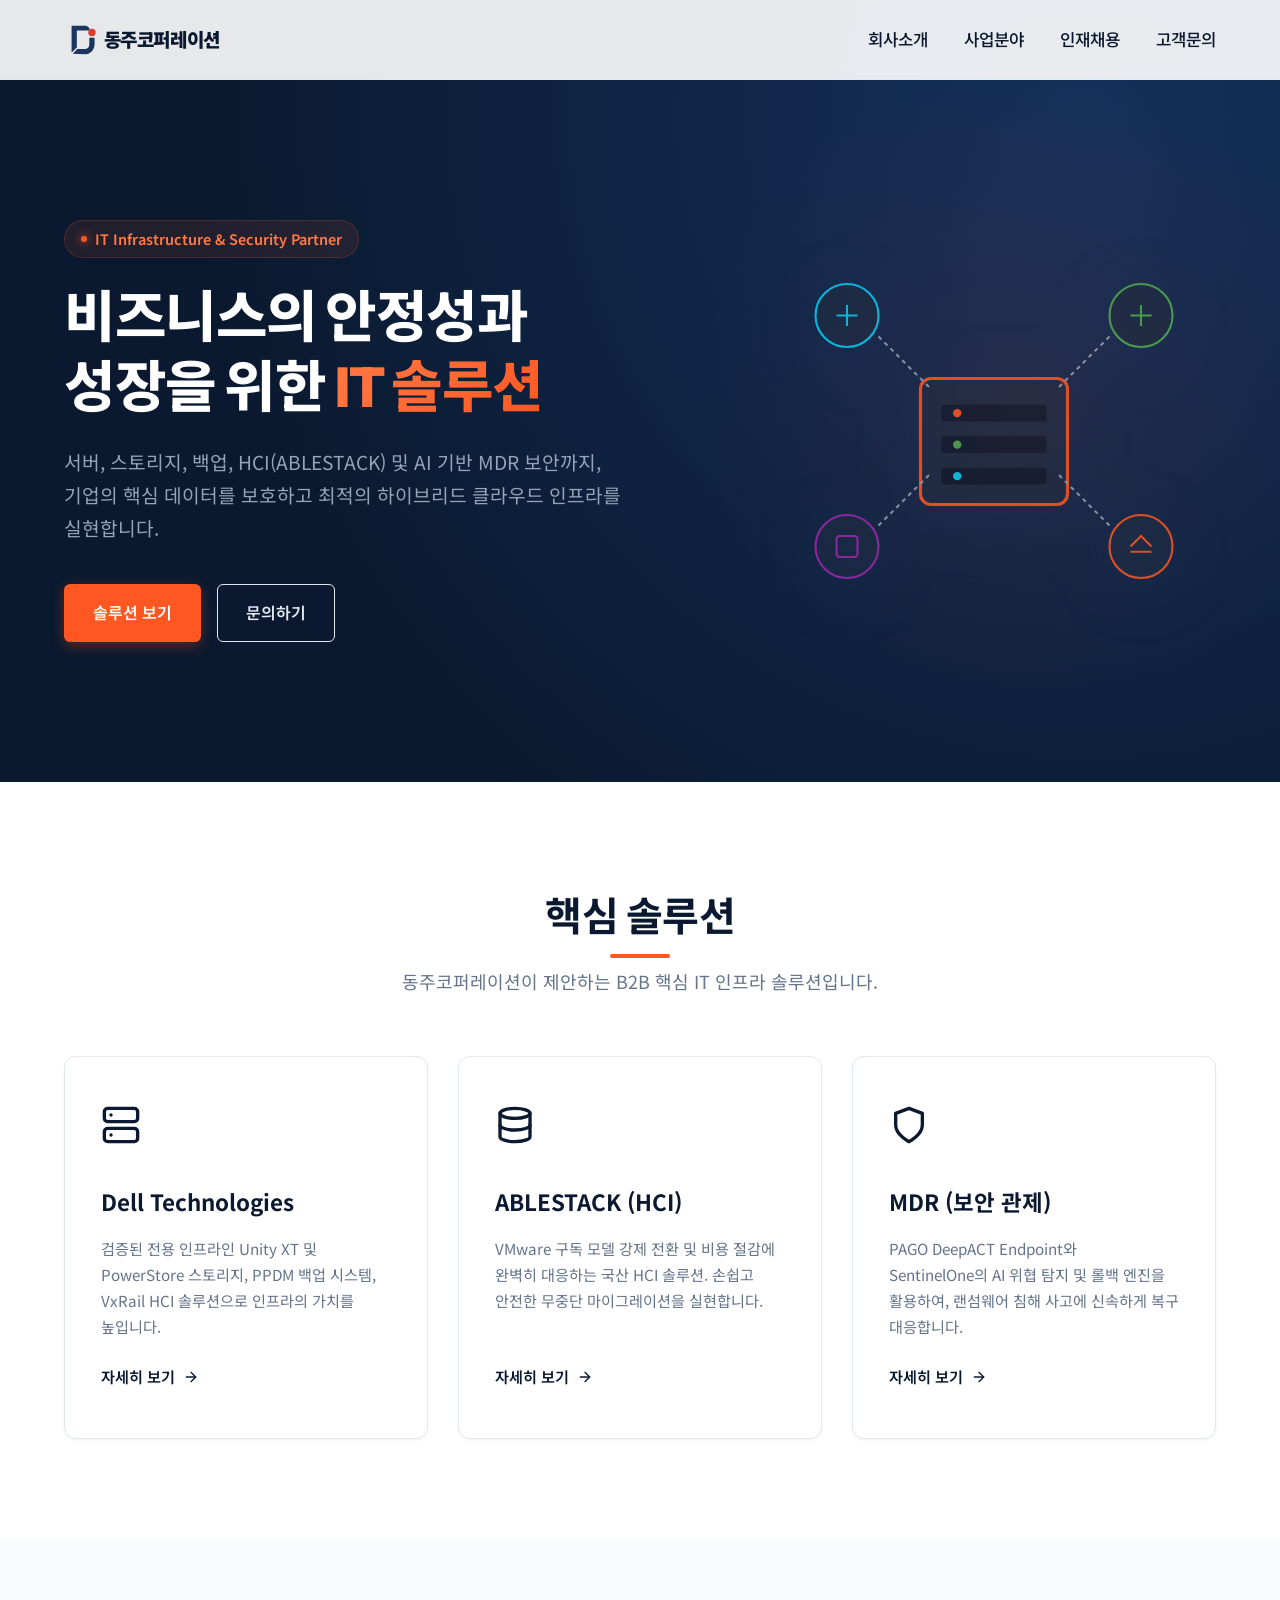
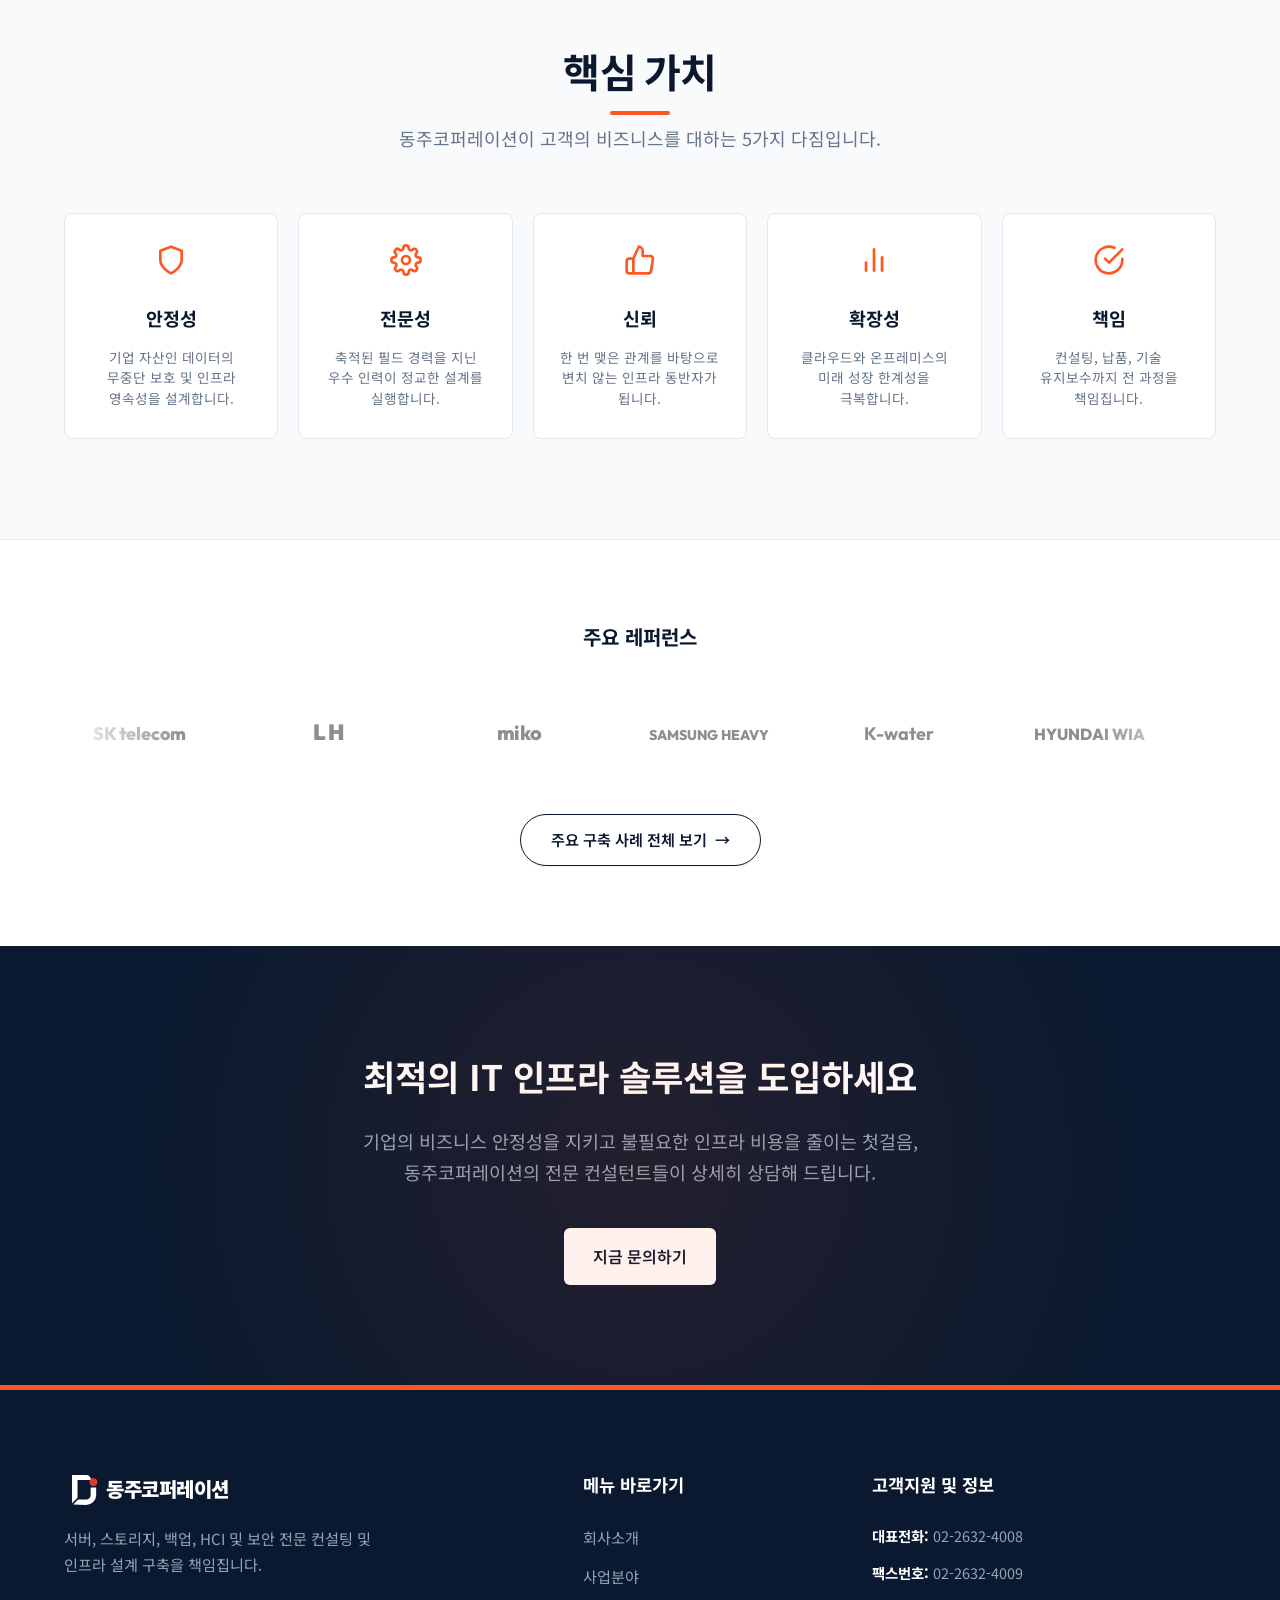
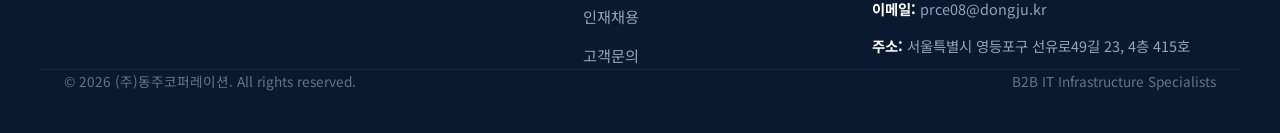
==== commit b523345f: "수정사항 반영 1. 오피스 안내 부분 부산 지사 추가 2. 대표이사 사진 변경 3. 사업 분야 퓨어스토리지 내용 추가 4. 사업 분야 일부 제품 링크 수정 5. 인포 문의용" ====
--- a/dongju-coporation-renewal-v1/index.html
+++ b/dongju-coporation-renewal-v1/index.html
@@ -391,7 +391,7 @@
         <div class="footer-info">
           <p><strong>대표전화:</strong> 02-2632-4008</p>
           <p><strong>팩스번호:</strong> 02-2632-4009</p>
-          <p><strong>이메일:</strong> info@dongju.kr</p>
+          <p><strong>이메일:</strong> prce08@dongju.kr</p>
           <p><strong>주소:</strong> 서울특별시 영등포구 선유로49길 23, 4층 415호</p>
         </div>
       </div>
--- a/dongju-coporation-renewal-v1/css/style.css
+++ b/dongju-coporation-renewal-v1/css/style.css
@@ -2576,4 +2576,54 @@
   min-width: 0; /* grid cell 내 축소 방지 방어 코드 */
   padding: 12px 14px;
   height: 72px;
+}
+
+/* Location Tabs and Switching Styling */
+.location-tabs-wrap {
+  display: flex;
+  justify-content: center;
+  margin-bottom: 40px;
+}
+
+.location-tabs {
+  display: inline-flex;
+  background-color: var(--bg-light);
+  padding: 6px;
+  border-radius: 30px;
+  border: 1px solid var(--border-color);
+  box-shadow: var(--shadow-sm);
+}
+
+.location-tab {
+  padding: 10px 32px;
+  border-radius: 24px;
+  border: none;
+  background: none;
+  font-size: 0.95rem;
+  font-weight: 700;
+  color: var(--text-muted);
+  cursor: pointer;
+  transition: var(--transition);
+}
+
+.location-tab:hover {
+  color: var(--primary-color);
+}
+
+.location-tab.active {
+  background-color: var(--primary-color);
+  color: var(--bg-white);
+  box-shadow: var(--shadow-sm);
+}
+
+/* Transitions for map and info content */
+.office-map, .office-info {
+  opacity: 0;
+  transform: translateY(10px);
+  transition: opacity 0.4s ease, transform 0.4s ease;
+}
+
+.office-map.active, .office-info.active {
+  opacity: 1;
+  transform: translateY(0);
 }
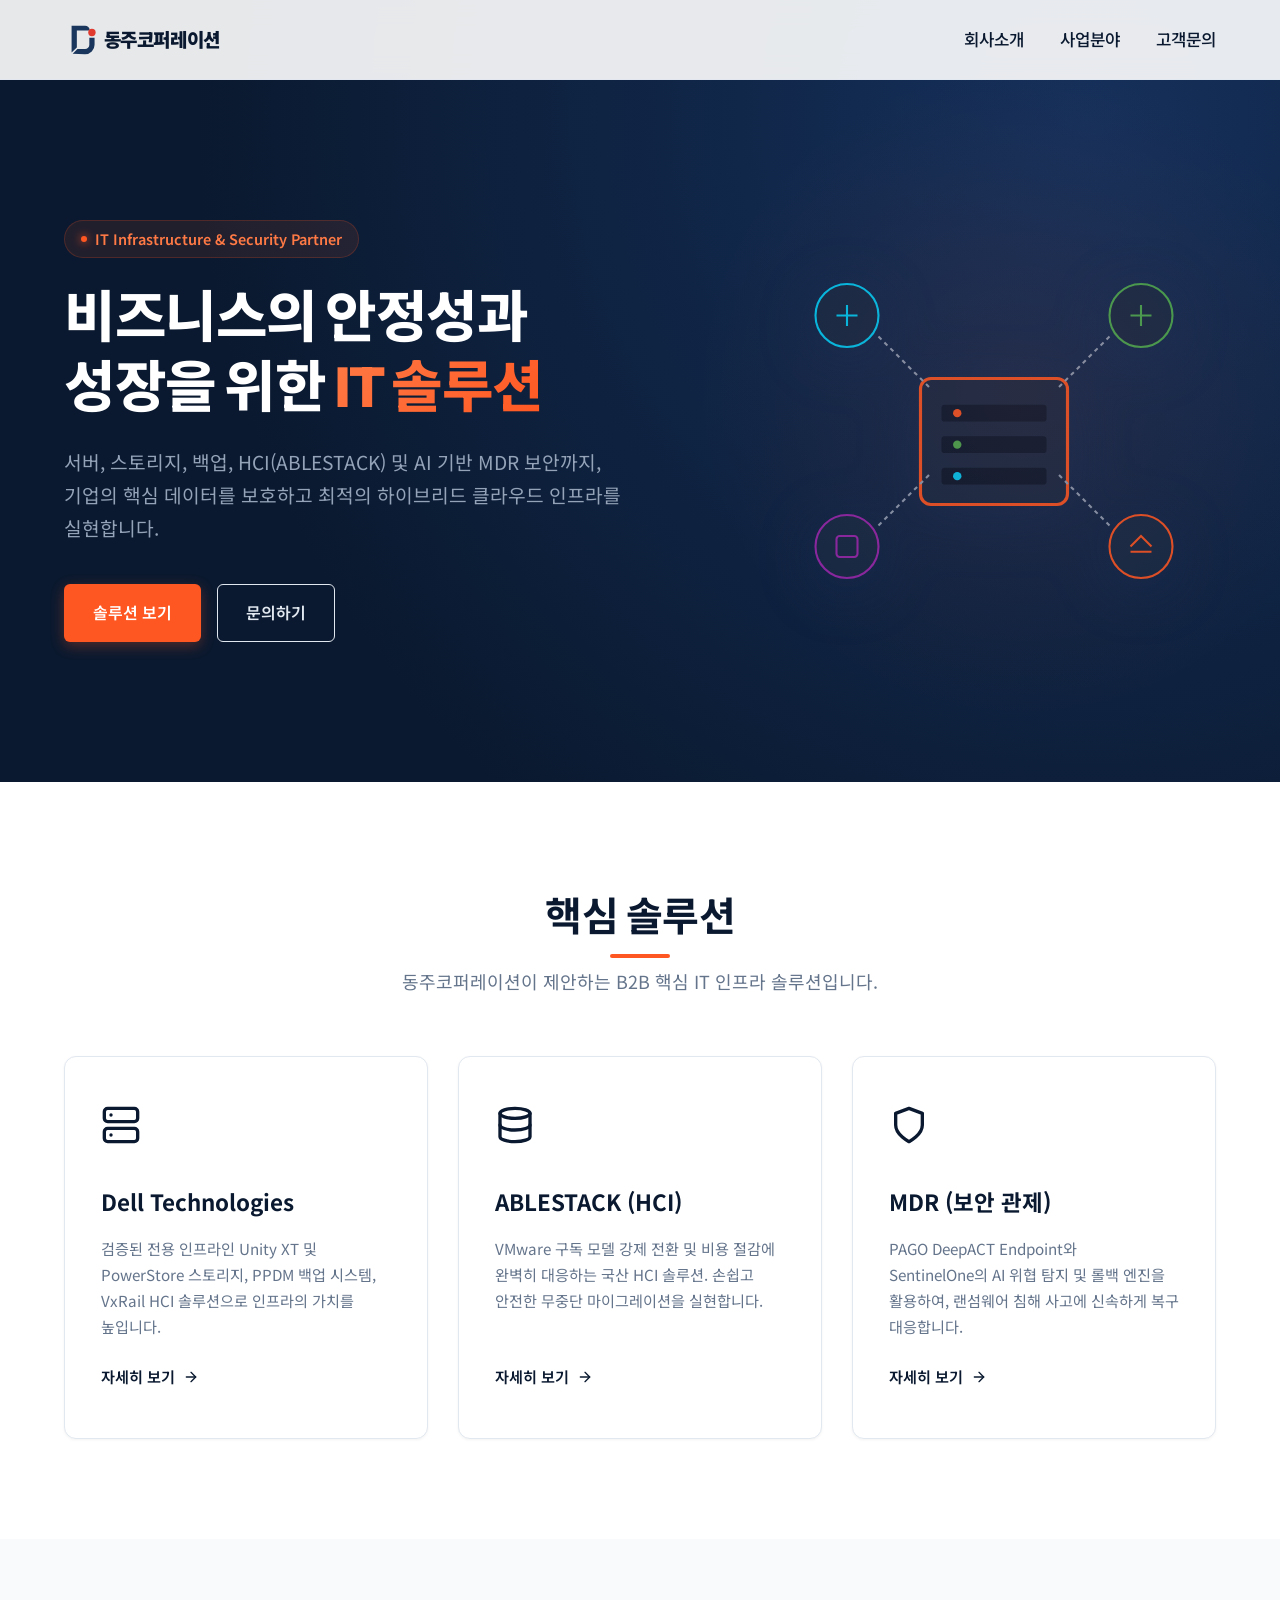
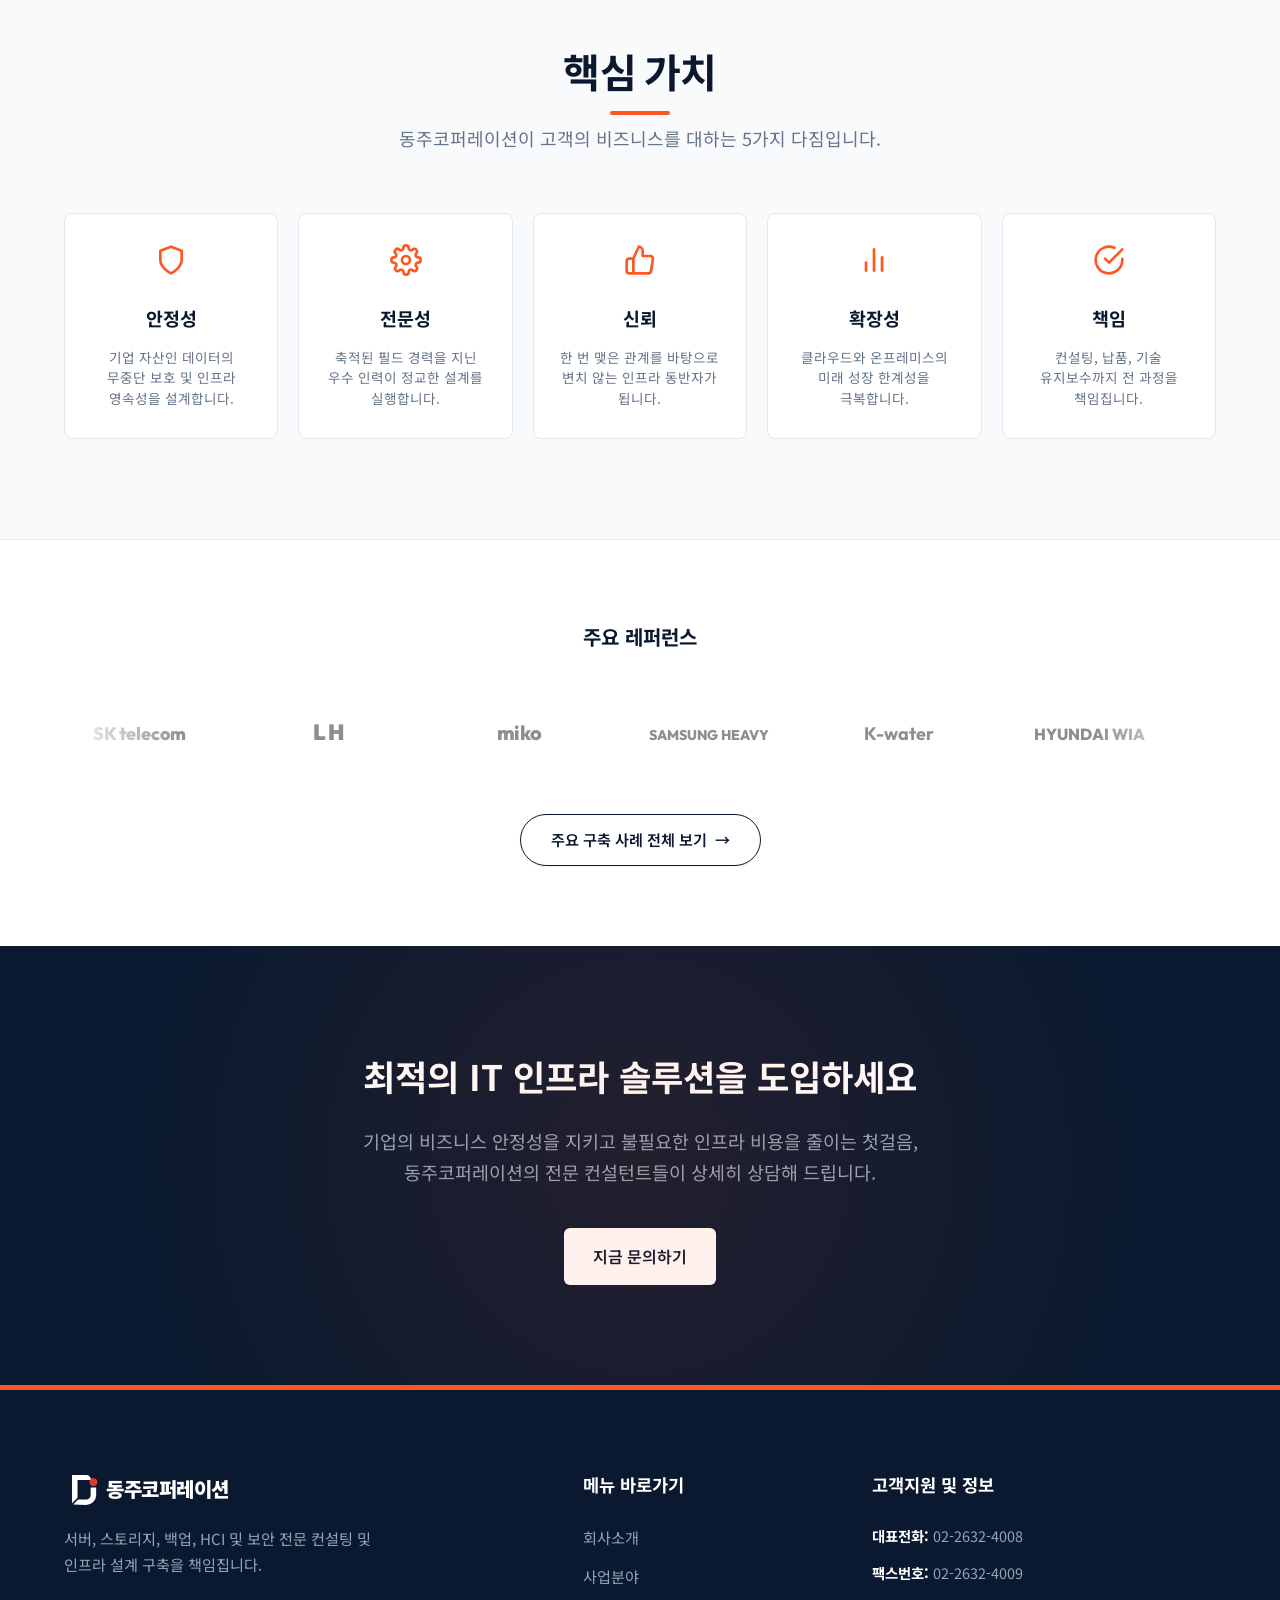
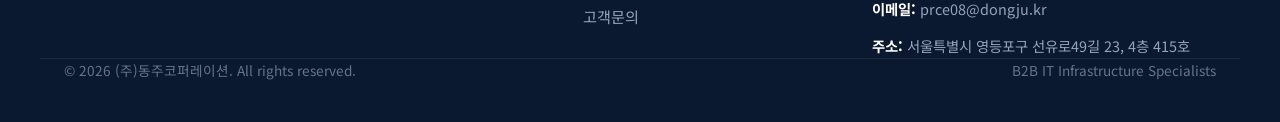
==== commit 212ef1db: "수정사항반영 1. 각 페이지에서 '인재채용' 링크 삭제" ====
--- a/dongju-coporation-renewal-v1/index.html
+++ b/dongju-coporation-renewal-v1/index.html
@@ -30,7 +30,6 @@
         <ul class="nav-menu">
           <li><a href="about.html" class="nav-link">회사소개</a></li>
           <li><a href="solutions.html" class="nav-link">사업분야</a></li>
-          <li><a href="careers.html" class="nav-link">인재채용</a></li>
           <li><a href="contact.html" class="nav-link">고객문의</a></li>
         </ul>
       </nav>
@@ -382,7 +381,6 @@
         <ul class="footer-links">
           <li><a href="about.html">회사소개</a></li>
           <li><a href="solutions.html">사업분야</a></li>
-          <li><a href="careers.html">인재채용</a></li>
           <li><a href="contact.html">고객문의</a></li>
         </ul>
       </div>
